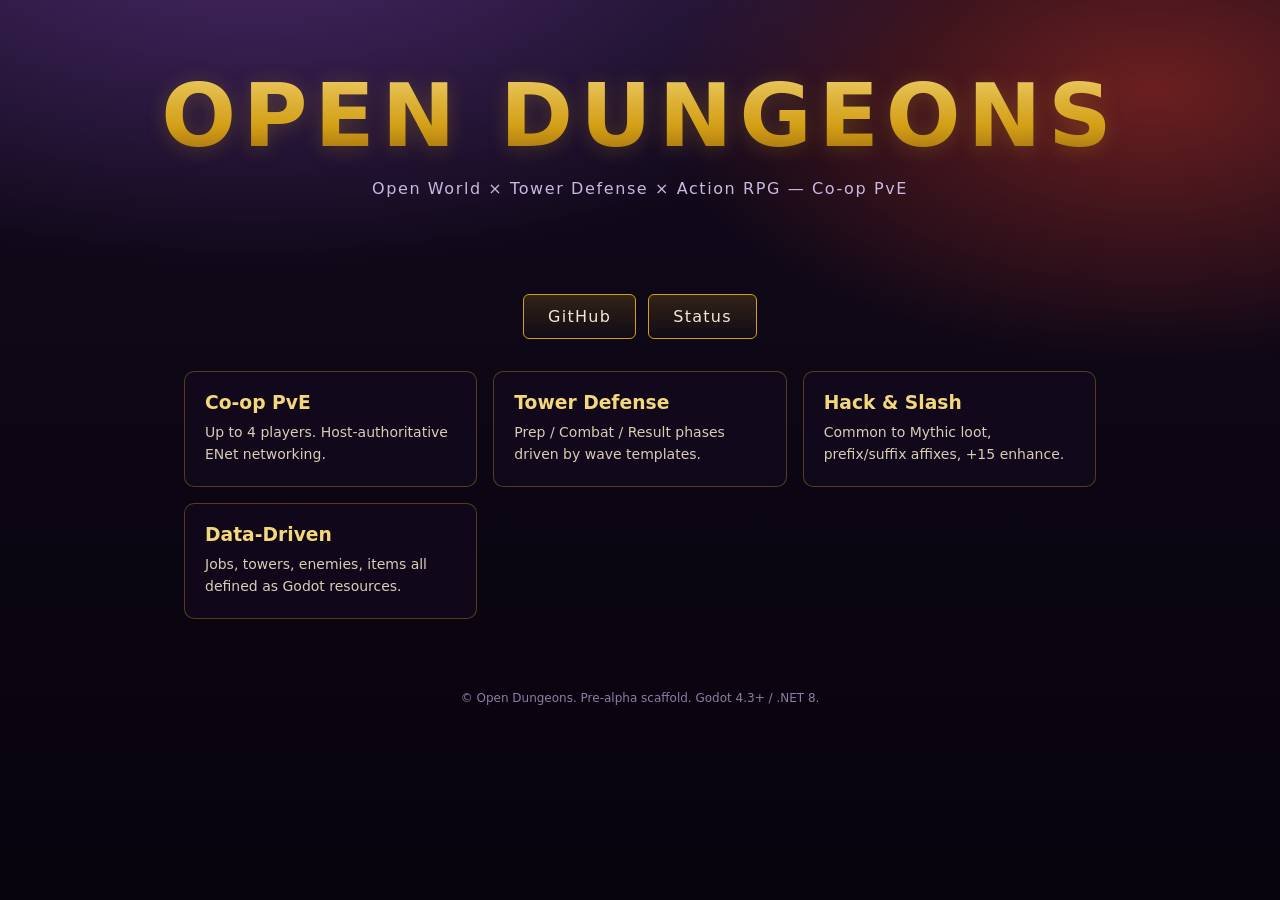
==== public/index.html @ a5e07cec "add static landing site for Vercel + launch docs in README - public/index.html + status.json served " ====
<!doctype html>
<html lang="ja">
<head>
<meta charset="utf-8" />
<meta name="viewport" content="width=device-width,initial-scale=1" />
<title>Open Dungeons</title>
<meta name="description" content="Open World x Tower Defense x Action RPG (co-op PvE)" />
<style>
  :root { color-scheme: dark; }
  * { box-sizing: border-box; }
  body {
    margin: 0;
    min-height: 100vh;
    font-family: ui-sans-serif, system-ui, "Hiragino Sans", "Noto Sans JP", sans-serif;
    color: #f3e9d2;
    background:
      radial-gradient(1200px 600px at 20% -10%, #4a2a6b 0%, transparent 60%),
      radial-gradient(900px 500px at 90% 10%, #6b1f1f 0%, transparent 55%),
      linear-gradient(180deg, #120a1c 0%, #07030d 100%);
  }
  header { padding: 64px 24px 24px; text-align: center; }
  h1 {
    font-size: clamp(40px, 7vw, 88px);
    letter-spacing: 0.08em;
    margin: 0;
    background: linear-gradient(180deg, #f3d77a, #d4a017 60%, #8a5a0d);
    -webkit-background-clip: text;
    background-clip: text;
    color: transparent;
    text-shadow: 0 2px 20px rgba(212,160,23,0.25);
  }
  .tagline { margin-top: 12px; color: #c9b8e0; letter-spacing: 0.1em; }
  main { max-width: 960px; margin: 0 auto; padding: 24px; }
  .grid { display: grid; gap: 16px; grid-template-columns: repeat(auto-fit, minmax(220px, 1fr)); margin-top: 32px; }
  .card {
    border: 1px solid rgba(212,160,23,0.35);
    background: rgba(20,10,32,0.6);
    border-radius: 10px;
    padding: 20px;
    backdrop-filter: blur(6px);
  }
  .card h3 { margin: 0 0 8px; color: #f3d77a; }
  .card p { margin: 0; color: #d9cdb6; font-size: 14px; line-height: 1.6; }
  .cta { display: flex; gap: 12px; justify-content: center; margin-top: 32px; flex-wrap: wrap; }
  .btn {
    display: inline-block;
    padding: 12px 24px;
    border: 1px solid #d4a017;
    border-radius: 6px;
    color: #f3e9d2;
    text-decoration: none;
    background: linear-gradient(180deg, rgba(212,160,23,0.18), rgba(212,160,23,0.02));
    letter-spacing: 0.08em;
    transition: transform 0.15s ease, background 0.2s ease;
  }
  .btn:hover { transform: translateY(-1px); background: rgba(212,160,23,0.28); }
  footer { text-align: center; padding: 48px 16px; color: #8c7fa3; font-size: 12px; }
</style>
</head>
<body>
<header>
  <h1>OPEN DUNGEONS</h1>
  <p class="tagline">Open World &times; Tower Defense &times; Action RPG &mdash; Co-op PvE</p>
</header>
<main>
  <div class="cta">
    <a class="btn" href="https://github.com/r-522/open_dungeons">GitHub</a>
    <a class="btn" href="/status.json">Status</a>
  </div>
  <section class="grid">
    <div class="card"><h3>Co-op PvE</h3><p>Up to 4 players. Host-authoritative ENet networking.</p></div>
    <div class="card"><h3>Tower Defense</h3><p>Prep / Combat / Result phases driven by wave templates.</p></div>
    <div class="card"><h3>Hack &amp; Slash</h3><p>Common to Mythic loot, prefix/suffix affixes, +15 enhance.</p></div>
    <div class="card"><h3>Data-Driven</h3><p>Jobs, towers, enemies, items all defined as Godot resources.</p></div>
  </section>
</main>
<footer>&copy; Open Dungeons. Pre-alpha scaffold. Godot 4.3+ / .NET 8.</footer>
</body>
</html>
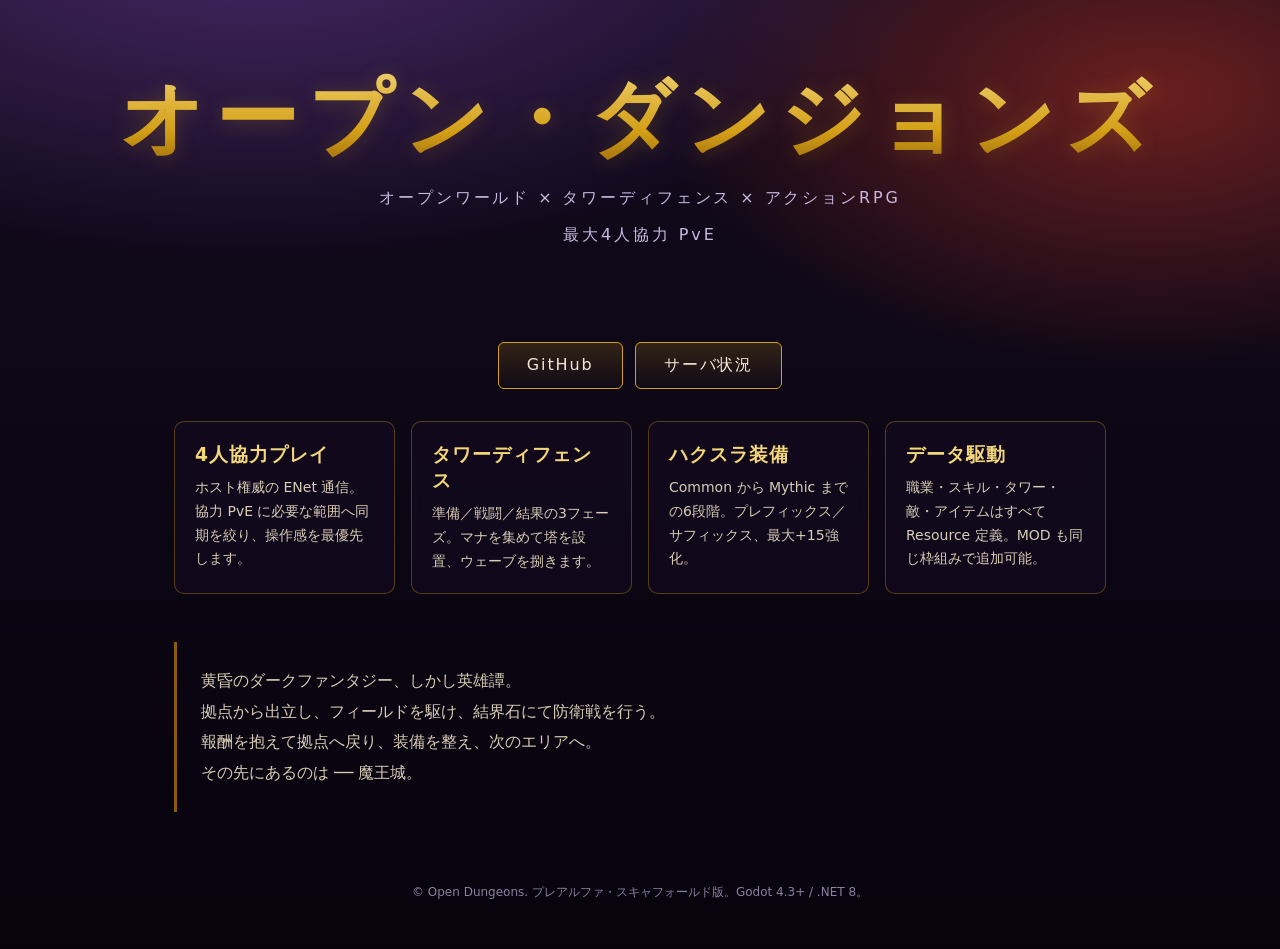
==== commit 500bb0a0: "全面日本語化と画面・データ・MODローダの一気通貫整備 - Title / Loadout / Multiplayer / Settings シーンを日本語UIで追加 - 既定ロケールを ja に変更" ====
--- a/public/index.html
+++ b/public/index.html
@@ -3,15 +3,14 @@
 <head>
 <meta charset="utf-8" />
 <meta name="viewport" content="width=device-width,initial-scale=1" />
-<title>Open Dungeons</title>
-<meta name="description" content="Open World x Tower Defense x Action RPG (co-op PvE)" />
+<title>オープン・ダンジョンズ</title>
+<meta name="description" content="オープンワールド × タワーディフェンス × アクションRPG（協力型PvE）" />
 <style>
   :root { color-scheme: dark; }
   * { box-sizing: border-box; }
   body {
-    margin: 0;
-    min-height: 100vh;
-    font-family: ui-sans-serif, system-ui, "Hiragino Sans", "Noto Sans JP", sans-serif;
+    margin: 0; min-height: 100vh;
+    font-family: "Hiragino Sans", "Yu Gothic UI", "Noto Sans JP", ui-sans-serif, system-ui, sans-serif;
     color: #f3e9d2;
     background:
       radial-gradient(1200px 600px at 20% -10%, #4a2a6b 0%, transparent 60%),
@@ -20,60 +19,62 @@
   }
   header { padding: 64px 24px 24px; text-align: center; }
   h1 {
-    font-size: clamp(40px, 7vw, 88px);
-    letter-spacing: 0.08em;
-    margin: 0;
+    font-size: clamp(36px, 6.5vw, 84px);
+    letter-spacing: 0.12em; margin: 0;
     background: linear-gradient(180deg, #f3d77a, #d4a017 60%, #8a5a0d);
-    -webkit-background-clip: text;
-    background-clip: text;
-    color: transparent;
+    -webkit-background-clip: text; background-clip: text; color: transparent;
     text-shadow: 0 2px 20px rgba(212,160,23,0.25);
   }
-  .tagline { margin-top: 12px; color: #c9b8e0; letter-spacing: 0.1em; }
-  main { max-width: 960px; margin: 0 auto; padding: 24px; }
+  .tagline { margin-top: 12px; color: #c9b8e0; letter-spacing: 0.18em; }
+  main { max-width: 980px; margin: 0 auto; padding: 24px; }
   .grid { display: grid; gap: 16px; grid-template-columns: repeat(auto-fit, minmax(220px, 1fr)); margin-top: 32px; }
   .card {
     border: 1px solid rgba(212,160,23,0.35);
     background: rgba(20,10,32,0.6);
-    border-radius: 10px;
-    padding: 20px;
-    backdrop-filter: blur(6px);
+    border-radius: 10px; padding: 20px; backdrop-filter: blur(6px);
   }
-  .card h3 { margin: 0 0 8px; color: #f3d77a; }
-  .card p { margin: 0; color: #d9cdb6; font-size: 14px; line-height: 1.6; }
+  .card h3 { margin: 0 0 8px; color: #f3d77a; letter-spacing: 0.05em; }
+  .card p { margin: 0; color: #d9cdb6; font-size: 14px; line-height: 1.7; }
   .cta { display: flex; gap: 12px; justify-content: center; margin-top: 32px; flex-wrap: wrap; }
   .btn {
-    display: inline-block;
-    padding: 12px 24px;
-    border: 1px solid #d4a017;
-    border-radius: 6px;
-    color: #f3e9d2;
-    text-decoration: none;
+    display: inline-block; padding: 12px 28px;
+    border: 1px solid #d4a017; border-radius: 6px;
+    color: #f3e9d2; text-decoration: none; letter-spacing: 0.12em;
     background: linear-gradient(180deg, rgba(212,160,23,0.18), rgba(212,160,23,0.02));
-    letter-spacing: 0.08em;
     transition: transform 0.15s ease, background 0.2s ease;
   }
   .btn:hover { transform: translateY(-1px); background: rgba(212,160,23,0.28); }
+  section.lore {
+    margin-top: 48px; padding: 24px; border-left: 3px solid #8a5a0d;
+    color: #d9cdb6; line-height: 1.9;
+  }
   footer { text-align: center; padding: 48px 16px; color: #8c7fa3; font-size: 12px; }
 </style>
 </head>
 <body>
 <header>
-  <h1>OPEN DUNGEONS</h1>
-  <p class="tagline">Open World &times; Tower Defense &times; Action RPG &mdash; Co-op PvE</p>
+  <h1>オープン・ダンジョンズ</h1>
+  <p class="tagline">オープンワールド × タワーディフェンス × アクションRPG</p>
+  <p class="tagline">最大4人協力 PvE</p>
 </header>
 <main>
   <div class="cta">
     <a class="btn" href="https://github.com/r-522/open_dungeons">GitHub</a>
-    <a class="btn" href="/status.json">Status</a>
+    <a class="btn" href="/status.json">サーバ状況</a>
   </div>
   <section class="grid">
-    <div class="card"><h3>Co-op PvE</h3><p>Up to 4 players. Host-authoritative ENet networking.</p></div>
-    <div class="card"><h3>Tower Defense</h3><p>Prep / Combat / Result phases driven by wave templates.</p></div>
-    <div class="card"><h3>Hack &amp; Slash</h3><p>Common to Mythic loot, prefix/suffix affixes, +15 enhance.</p></div>
-    <div class="card"><h3>Data-Driven</h3><p>Jobs, towers, enemies, items all defined as Godot resources.</p></div>
+    <div class="card"><h3>4人協力プレイ</h3><p>ホスト権威の ENet 通信。協力 PvE に必要な範囲へ同期を絞り、操作感を最優先します。</p></div>
+    <div class="card"><h3>タワーディフェンス</h3><p>準備／戦闘／結果の3フェーズ。マナを集めて塔を設置、ウェーブを捌きます。</p></div>
+    <div class="card"><h3>ハクスラ装備</h3><p>Common から Mythic までの6段階。プレフィックス／サフィックス、最大+15強化。</p></div>
+    <div class="card"><h3>データ駆動</h3><p>職業・スキル・タワー・敵・アイテムはすべて Resource 定義。MOD も同じ枠組みで追加可能。</p></div>
+  </section>
+  <section class="lore">
+    黄昏のダークファンタジー、しかし英雄譚。<br />
+    拠点から出立し、フィールドを駆け、結界石にて防衛戦を行う。<br />
+    報酬を抱えて拠点へ戻り、装備を整え、次のエリアへ。<br />
+    その先にあるのは ── 魔王城。
   </section>
 </main>
-<footer>&copy; Open Dungeons. Pre-alpha scaffold. Godot 4.3+ / .NET 8.</footer>
+<footer>&copy; Open Dungeons. プレアルファ・スキャフォールド版。Godot 4.3+ / .NET 8。</footer>
 </body>
 </html>
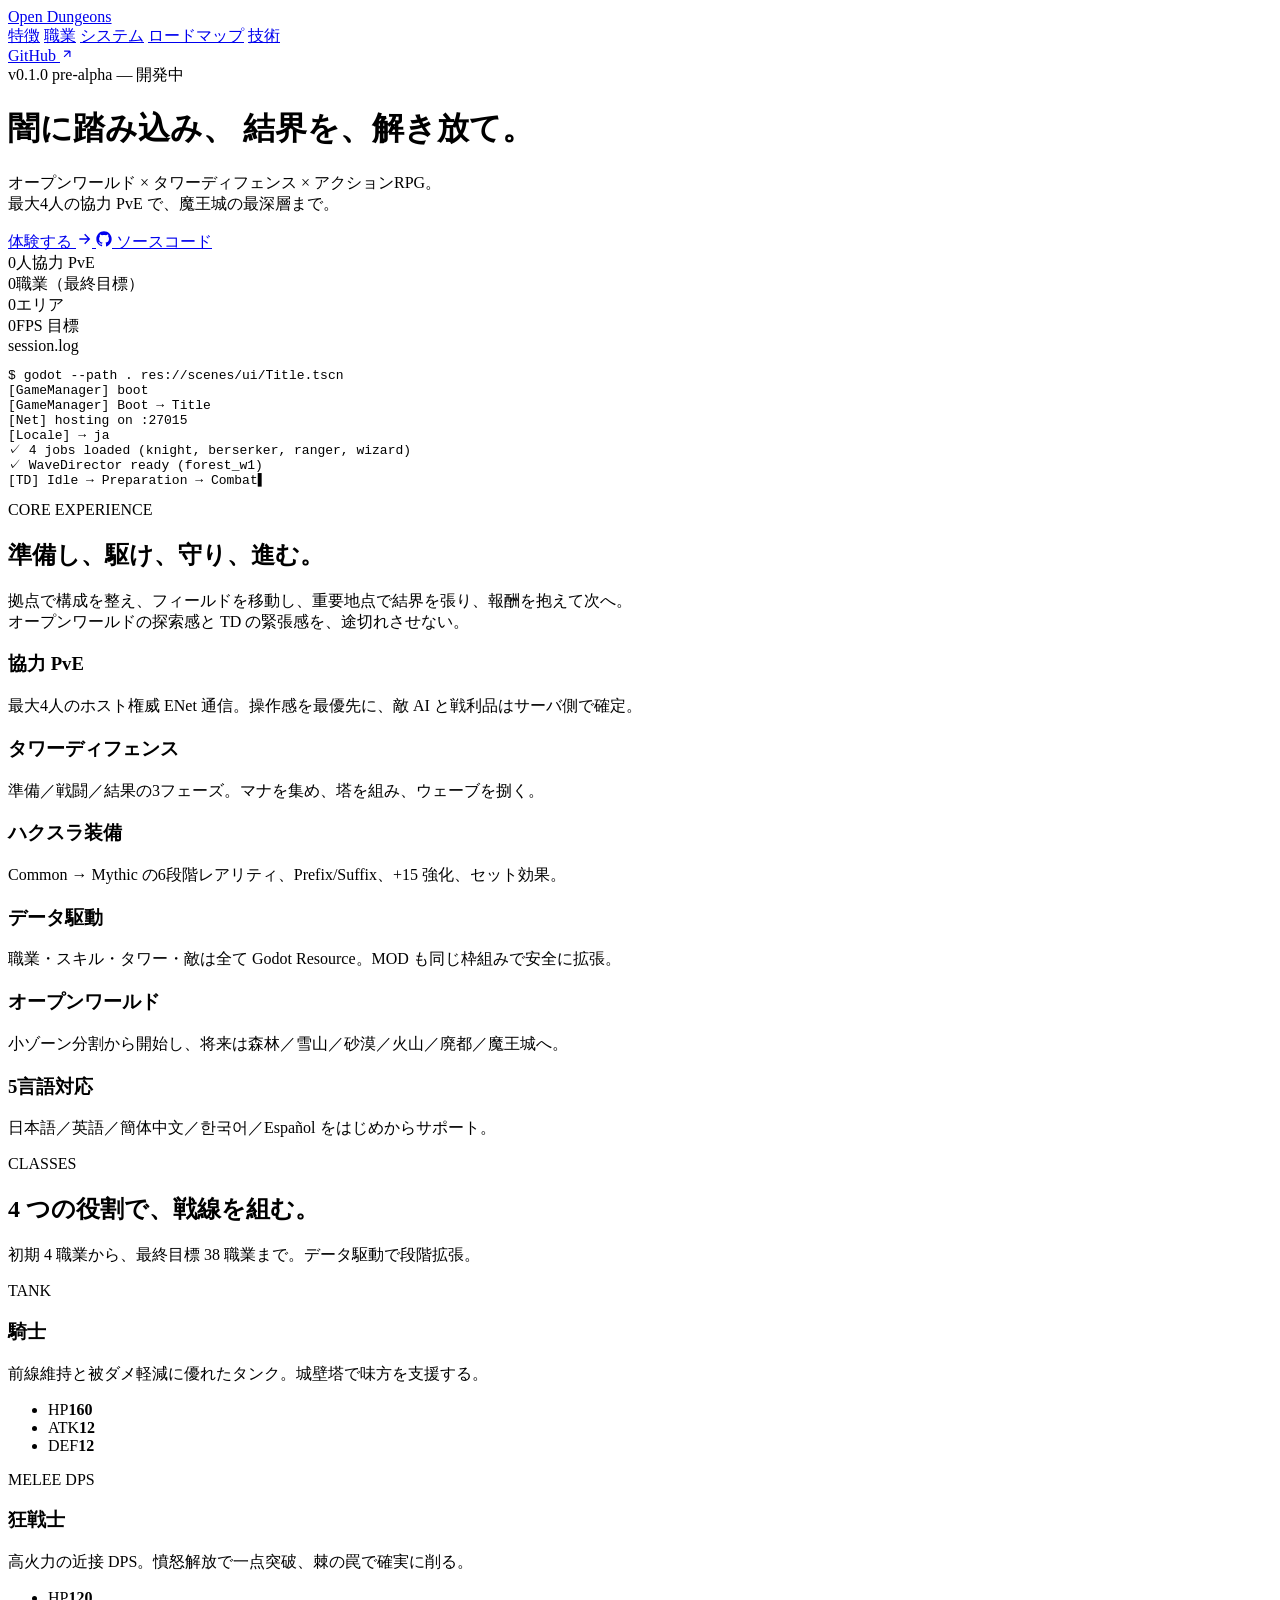
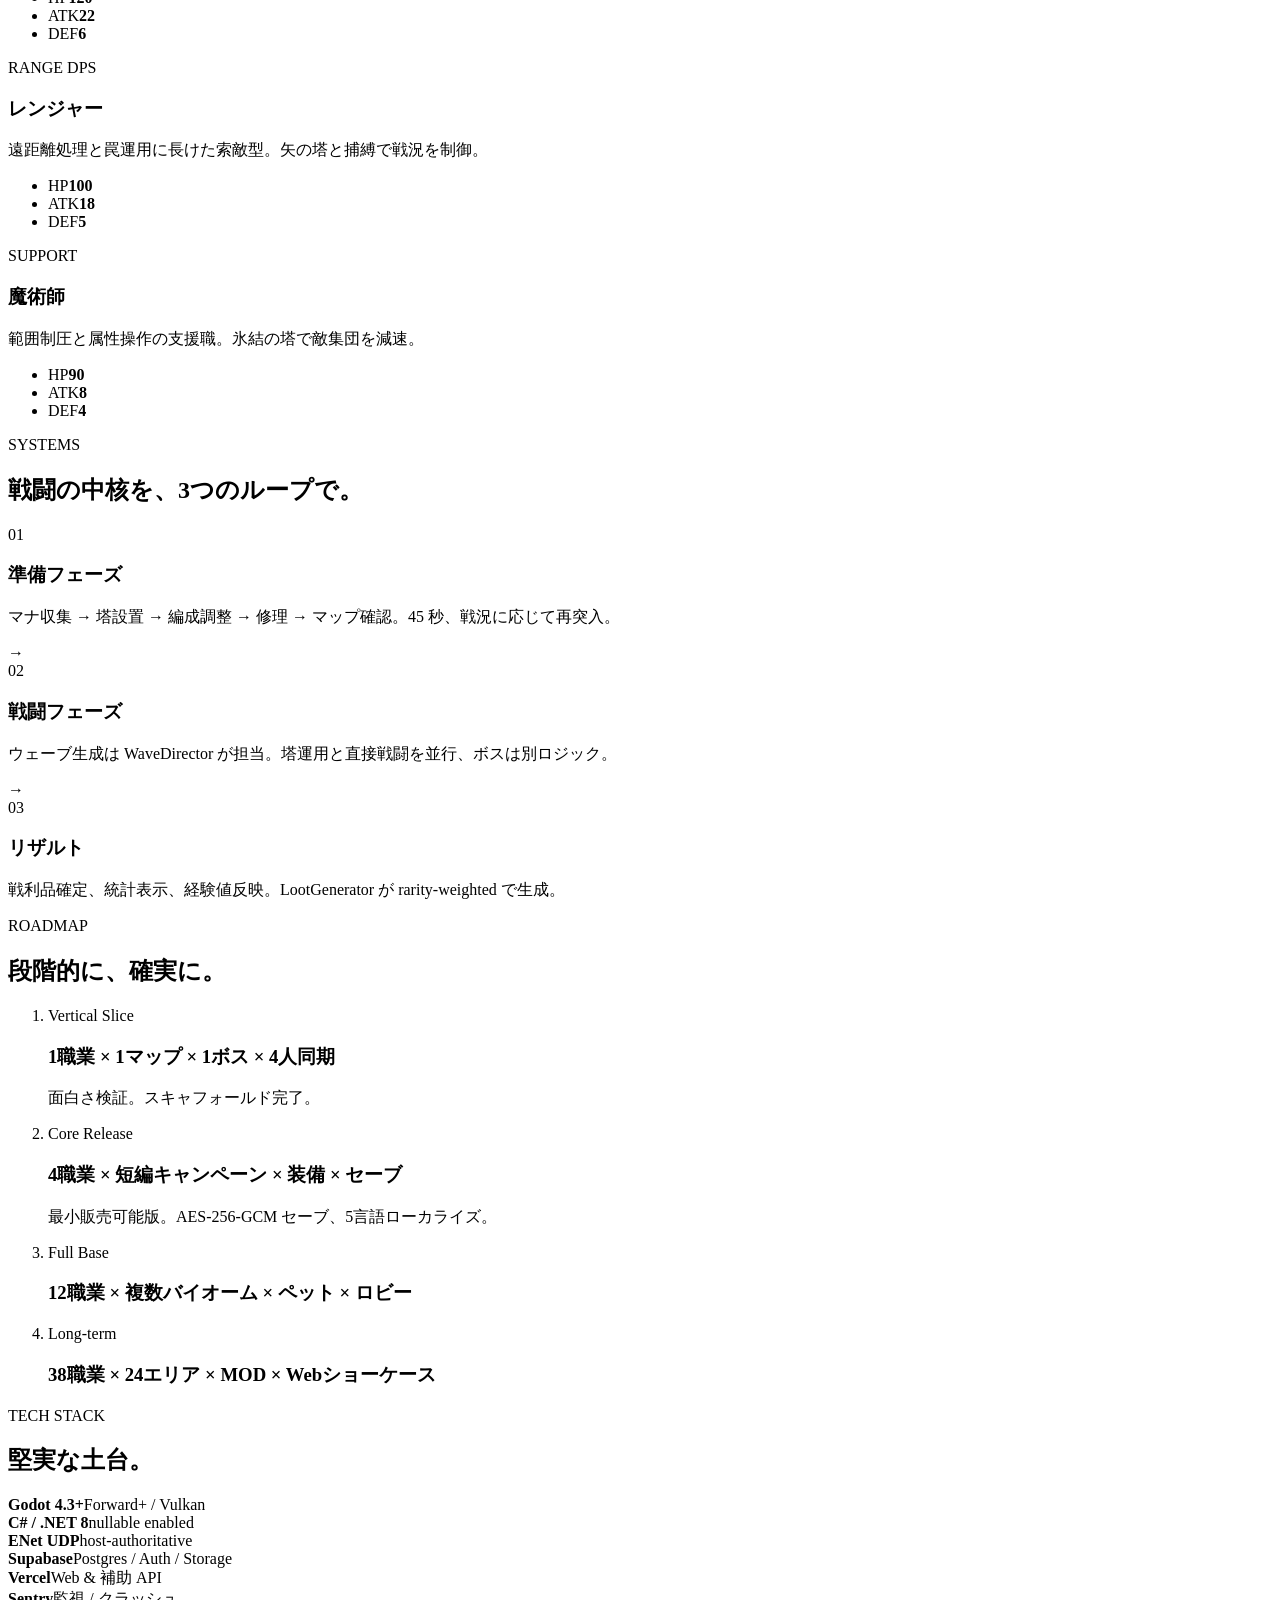
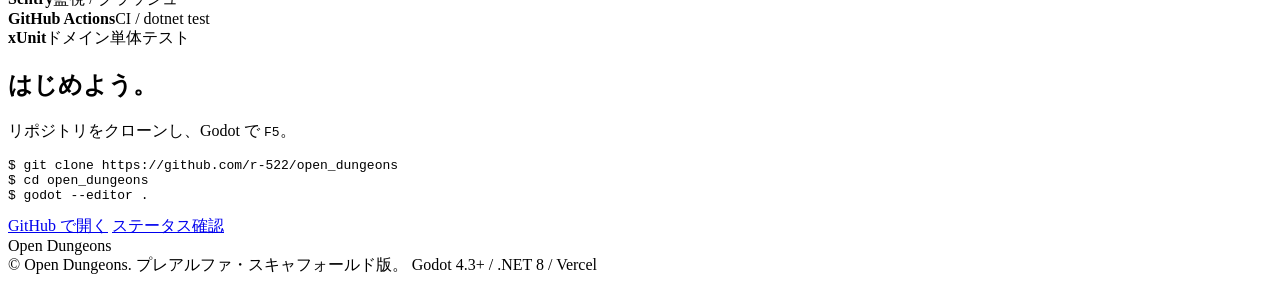
==== commit f384d06f: "全面リニューアル: AI/テック調のランディング(モーション・グラスモーフィズム・スクロール演出) - index.html を多セクション化(Hero / 特徴 / 職業 / システム / ロードマ" ====
--- a/public/index.html
+++ b/public/index.html
@@ -3,78 +3,285 @@
 <head>
 <meta charset="utf-8" />
 <meta name="viewport" content="width=device-width,initial-scale=1" />
-<title>オープン・ダンジョンズ</title>
-<meta name="description" content="オープンワールド × タワーディフェンス × アクションRPG（協力型PvE）" />
-<style>
-  :root { color-scheme: dark; }
-  * { box-sizing: border-box; }
-  body {
-    margin: 0; min-height: 100vh;
-    font-family: "Hiragino Sans", "Yu Gothic UI", "Noto Sans JP", ui-sans-serif, system-ui, sans-serif;
-    color: #f3e9d2;
-    background:
-      radial-gradient(1200px 600px at 20% -10%, #4a2a6b 0%, transparent 60%),
-      radial-gradient(900px 500px at 90% 10%, #6b1f1f 0%, transparent 55%),
-      linear-gradient(180deg, #120a1c 0%, #07030d 100%);
-  }
-  header { padding: 64px 24px 24px; text-align: center; }
-  h1 {
-    font-size: clamp(36px, 6.5vw, 84px);
-    letter-spacing: 0.12em; margin: 0;
-    background: linear-gradient(180deg, #f3d77a, #d4a017 60%, #8a5a0d);
-    -webkit-background-clip: text; background-clip: text; color: transparent;
-    text-shadow: 0 2px 20px rgba(212,160,23,0.25);
-  }
-  .tagline { margin-top: 12px; color: #c9b8e0; letter-spacing: 0.18em; }
-  main { max-width: 980px; margin: 0 auto; padding: 24px; }
-  .grid { display: grid; gap: 16px; grid-template-columns: repeat(auto-fit, minmax(220px, 1fr)); margin-top: 32px; }
-  .card {
-    border: 1px solid rgba(212,160,23,0.35);
-    background: rgba(20,10,32,0.6);
-    border-radius: 10px; padding: 20px; backdrop-filter: blur(6px);
-  }
-  .card h3 { margin: 0 0 8px; color: #f3d77a; letter-spacing: 0.05em; }
-  .card p { margin: 0; color: #d9cdb6; font-size: 14px; line-height: 1.7; }
-  .cta { display: flex; gap: 12px; justify-content: center; margin-top: 32px; flex-wrap: wrap; }
-  .btn {
-    display: inline-block; padding: 12px 28px;
-    border: 1px solid #d4a017; border-radius: 6px;
-    color: #f3e9d2; text-decoration: none; letter-spacing: 0.12em;
-    background: linear-gradient(180deg, rgba(212,160,23,0.18), rgba(212,160,23,0.02));
-    transition: transform 0.15s ease, background 0.2s ease;
-  }
-  .btn:hover { transform: translateY(-1px); background: rgba(212,160,23,0.28); }
-  section.lore {
-    margin-top: 48px; padding: 24px; border-left: 3px solid #8a5a0d;
-    color: #d9cdb6; line-height: 1.9;
-  }
-  footer { text-align: center; padding: 48px 16px; color: #8c7fa3; font-size: 12px; }
-</style>
+<title>Open Dungeons — オープン・ダンジョンズ</title>
+<meta name="description" content="オープンワールド × タワーディフェンス × アクションRPG。最大4人協力PvE。Godot 4.3+ / .NET 8 製。" />
+<meta property="og:title" content="Open Dungeons" />
+<meta property="og:description" content="黄昏のダークファンタジー、しかし英雄譚。最大4人協力 PvE。" />
+<link rel="icon" href="data:image/svg+xml,%3Csvg xmlns='http://www.w3.org/2000/svg' viewBox='0 0 64 64'%3E%3Crect width='64' height='64' fill='%230b0717'/%3E%3Cpath d='M32 10 L52 26 L44 54 L20 54 L12 26 Z' fill='%23d4a017'/%3E%3C/svg%3E" />
+<link rel="stylesheet" href="/styles.css" />
 </head>
 <body>
-<header>
-  <h1>オープン・ダンジョンズ</h1>
-  <p class="tagline">オープンワールド × タワーディフェンス × アクションRPG</p>
-  <p class="tagline">最大4人協力 PvE</p>
+
+<div class="bg-mesh" aria-hidden="true"></div>
+<div class="bg-grid" aria-hidden="true"></div>
+<div class="bg-orb orb-1" aria-hidden="true"></div>
+<div class="bg-orb orb-2" aria-hidden="true"></div>
+<div class="bg-orb orb-3" aria-hidden="true"></div>
+
+<nav class="nav">
+  <a class="nav-brand" href="#top">
+    <span class="brand-mark"></span>
+    <span>Open Dungeons</span>
+  </a>
+  <div class="nav-links">
+    <a href="#features">特徴</a>
+    <a href="#jobs">職業</a>
+    <a href="#systems">システム</a>
+    <a href="#roadmap">ロードマップ</a>
+    <a href="#tech">技術</a>
+  </div>
+  <a class="nav-cta" href="https://github.com/r-522/open_dungeons" target="_blank" rel="noopener">
+    <span>GitHub</span>
+    <svg width="14" height="14" viewBox="0 0 24 24" fill="none" stroke="currentColor" stroke-width="2"><path d="M7 17L17 7M17 7H7M17 7v10"/></svg>
+  </a>
+</nav>
+
+<header id="top" class="hero">
+  <div class="hero-badge reveal">
+    <span class="dot"></span>
+    <span>v0.1.0 pre-alpha — 開発中</span>
+  </div>
+  <h1 class="hero-title reveal">
+    <span class="line">闇に踏み込み、</span>
+    <span class="line grad">結界を、解き放て。</span>
+  </h1>
+  <p class="hero-sub reveal">
+    オープンワールド × タワーディフェンス × アクションRPG。<br />
+    最大4人の協力 PvE で、魔王城の最深層まで。
+  </p>
+  <div class="hero-cta reveal">
+    <a class="btn btn-primary" href="#features">
+      <span>体験する</span>
+      <svg width="16" height="16" viewBox="0 0 24 24" fill="none" stroke="currentColor" stroke-width="2"><path d="M5 12h14M13 5l7 7-7 7"/></svg>
+    </a>
+    <a class="btn btn-ghost" href="https://github.com/r-522/open_dungeons" target="_blank" rel="noopener">
+      <svg width="16" height="16" viewBox="0 0 24 24" fill="currentColor"><path d="M12 .5C5.65.5.5 5.65.5 12c0 5.08 3.29 9.39 7.86 10.91.58.11.79-.25.79-.56v-2c-3.2.7-3.87-1.36-3.87-1.36-.52-1.33-1.28-1.69-1.28-1.69-1.05-.72.08-.7.08-.7 1.16.08 1.77 1.19 1.77 1.19 1.03 1.77 2.71 1.26 3.37.96.1-.75.4-1.26.73-1.55-2.55-.29-5.24-1.28-5.24-5.69 0-1.26.45-2.29 1.19-3.1-.12-.29-.52-1.47.11-3.07 0 0 .97-.31 3.18 1.18.92-.26 1.91-.39 2.89-.39.98 0 1.97.13 2.89.39 2.21-1.49 3.18-1.18 3.18-1.18.63 1.6.23 2.78.11 3.07.74.81 1.19 1.84 1.19 3.1 0 4.42-2.69 5.4-5.25 5.68.41.36.78 1.07.78 2.15v3.19c0 .31.21.68.8.56C20.21 21.39 23.5 17.08 23.5 12 23.5 5.65 18.35.5 12 .5z"/></svg>
+      <span>ソースコード</span>
+    </a>
+  </div>
+
+  <div class="hero-stats reveal">
+    <div class="stat"><span class="stat-num" data-target="4">0</span><span class="stat-label">人協力 PvE</span></div>
+    <div class="stat"><span class="stat-num" data-target="38">0</span><span class="stat-label">職業（最終目標）</span></div>
+    <div class="stat"><span class="stat-num" data-target="24">0</span><span class="stat-label">エリア</span></div>
+    <div class="stat"><span class="stat-num" data-target="60">0</span><span class="stat-label">FPS 目標</span></div>
+  </div>
+
+  <div class="hero-card reveal">
+    <div class="card-head">
+      <div class="card-dots"><span></span><span></span><span></span></div>
+      <span class="card-title">session.log</span>
+    </div>
+    <pre class="card-body"><span class="c-mute">$</span> <span class="c-key">godot</span> --path . res://scenes/ui/Title.tscn
+<span class="c-mute">[GameManager]</span> boot
+<span class="c-mute">[GameManager]</span> Boot <span class="c-arrow">→</span> Title
+<span class="c-mute">[Net]</span> hosting on :27015
+<span class="c-mute">[Locale]</span> <span class="c-arrow">→</span> ja
+<span class="c-ok">✓</span> 4 jobs loaded <span class="c-mute">(knight, berserker, ranger, wizard)</span>
+<span class="c-ok">✓</span> WaveDirector ready <span class="c-mute">(forest_w1)</span>
+<span class="c-mute">[TD]</span> Idle <span class="c-arrow">→</span> Preparation <span class="c-arrow">→</span> Combat<span class="cursor">▌</span></pre>
+  </div>
 </header>
-<main>
-  <div class="cta">
-    <a class="btn" href="https://github.com/r-522/open_dungeons">GitHub</a>
-    <a class="btn" href="/status.json">サーバ状況</a>
-  </div>
-  <section class="grid">
-    <div class="card"><h3>4人協力プレイ</h3><p>ホスト権威の ENet 通信。協力 PvE に必要な範囲へ同期を絞り、操作感を最優先します。</p></div>
-    <div class="card"><h3>タワーディフェンス</h3><p>準備／戦闘／結果の3フェーズ。マナを集めて塔を設置、ウェーブを捌きます。</p></div>
-    <div class="card"><h3>ハクスラ装備</h3><p>Common から Mythic までの6段階。プレフィックス／サフィックス、最大+15強化。</p></div>
-    <div class="card"><h3>データ駆動</h3><p>職業・スキル・タワー・敵・アイテムはすべて Resource 定義。MOD も同じ枠組みで追加可能。</p></div>
-  </section>
-  <section class="lore">
-    黄昏のダークファンタジー、しかし英雄譚。<br />
-    拠点から出立し、フィールドを駆け、結界石にて防衛戦を行う。<br />
-    報酬を抱えて拠点へ戻り、装備を整え、次のエリアへ。<br />
-    その先にあるのは ── 魔王城。
-  </section>
-</main>
-<footer>&copy; Open Dungeons. プレアルファ・スキャフォールド版。Godot 4.3+ / .NET 8。</footer>
+
+<section id="features" class="section">
+  <div class="section-head reveal">
+    <div class="kicker">CORE EXPERIENCE</div>
+    <h2>準備し、駆け、守り、進む。</h2>
+    <p>拠点で構成を整え、フィールドを移動し、重要地点で結界を張り、報酬を抱えて次へ。<br/>オープンワールドの探索感と TD の緊張感を、途切れさせない。</p>
+  </div>
+  <div class="features">
+    <article class="feature glass reveal">
+      <div class="ic ic-shield"></div>
+      <h3>協力 PvE</h3>
+      <p>最大4人のホスト権威 ENet 通信。操作感を最優先に、敵 AI と戦利品はサーバ側で確定。</p>
+    </article>
+    <article class="feature glass reveal">
+      <div class="ic ic-tower"></div>
+      <h3>タワーディフェンス</h3>
+      <p>準備／戦闘／結果の3フェーズ。マナを集め、塔を組み、ウェーブを捌く。</p>
+    </article>
+    <article class="feature glass reveal">
+      <div class="ic ic-loot"></div>
+      <h3>ハクスラ装備</h3>
+      <p>Common → Mythic の6段階レアリティ、Prefix/Suffix、+15 強化、セット効果。</p>
+    </article>
+    <article class="feature glass reveal">
+      <div class="ic ic-data"></div>
+      <h3>データ駆動</h3>
+      <p>職業・スキル・タワー・敵は全て Godot Resource。MOD も同じ枠組みで安全に拡張。</p>
+    </article>
+    <article class="feature glass reveal">
+      <div class="ic ic-world"></div>
+      <h3>オープンワールド</h3>
+      <p>小ゾーン分割から開始し、将来は森林／雪山／砂漠／火山／廃都／魔王城へ。</p>
+    </article>
+    <article class="feature glass reveal">
+      <div class="ic ic-i18n"></div>
+      <h3>5言語対応</h3>
+      <p>日本語／英語／簡体中文／한국어／Español をはじめからサポート。</p>
+    </article>
+  </div>
+</section>
+
+<section id="jobs" class="section">
+  <div class="section-head reveal">
+    <div class="kicker">CLASSES</div>
+    <h2>4 つの役割で、戦線を組む。</h2>
+    <p>初期 4 職業から、最終目標 38 職業まで。データ駆動で段階拡張。</p>
+  </div>
+  <div class="jobs">
+    <article class="job glass reveal" data-tint="#d4a017">
+      <div class="job-role">TANK</div>
+      <h3>騎士</h3>
+      <p>前線維持と被ダメ軽減に優れたタンク。城壁塔で味方を支援する。</p>
+      <ul class="job-stats">
+        <li><span>HP</span><b>160</b></li>
+        <li><span>ATK</span><b>12</b></li>
+        <li><span>DEF</span><b>12</b></li>
+      </ul>
+    </article>
+    <article class="job glass reveal" data-tint="#b22222">
+      <div class="job-role">MELEE DPS</div>
+      <h3>狂戦士</h3>
+      <p>高火力の近接 DPS。憤怒解放で一点突破、棘の罠で確実に削る。</p>
+      <ul class="job-stats">
+        <li><span>HP</span><b>120</b></li>
+        <li><span>ATK</span><b>22</b></li>
+        <li><span>DEF</span><b>6</b></li>
+      </ul>
+    </article>
+    <article class="job glass reveal" data-tint="#3fbf6a">
+      <div class="job-role">RANGE DPS</div>
+      <h3>レンジャー</h3>
+      <p>遠距離処理と罠運用に長けた索敵型。矢の塔と捕縛で戦況を制御。</p>
+      <ul class="job-stats">
+        <li><span>HP</span><b>100</b></li>
+        <li><span>ATK</span><b>18</b></li>
+        <li><span>DEF</span><b>5</b></li>
+      </ul>
+    </article>
+    <article class="job glass reveal" data-tint="#7aa6ff">
+      <div class="job-role">SUPPORT</div>
+      <h3>魔術師</h3>
+      <p>範囲制圧と属性操作の支援職。氷結の塔で敵集団を減速。</p>
+      <ul class="job-stats">
+        <li><span>HP</span><b>90</b></li>
+        <li><span>ATK</span><b>8</b></li>
+        <li><span>DEF</span><b>4</b></li>
+      </ul>
+    </article>
+  </div>
+</section>
+
+<section id="systems" class="section">
+  <div class="section-head reveal">
+    <div class="kicker">SYSTEMS</div>
+    <h2>戦闘の中核を、3つのループで。</h2>
+  </div>
+  <div class="loops">
+    <div class="loop glass reveal">
+      <div class="loop-num">01</div>
+      <h3>準備フェーズ</h3>
+      <p>マナ収集 → 塔設置 → 編成調整 → 修理 → マップ確認。45 秒、戦況に応じて再突入。</p>
+    </div>
+    <div class="loop-arrow reveal">→</div>
+    <div class="loop glass reveal">
+      <div class="loop-num">02</div>
+      <h3>戦闘フェーズ</h3>
+      <p>ウェーブ生成は WaveDirector が担当。塔運用と直接戦闘を並行、ボスは別ロジック。</p>
+    </div>
+    <div class="loop-arrow reveal">→</div>
+    <div class="loop glass reveal">
+      <div class="loop-num">03</div>
+      <h3>リザルト</h3>
+      <p>戦利品確定、統計表示、経験値反映。LootGenerator が rarity-weighted で生成。</p>
+    </div>
+  </div>
+</section>
+
+<section id="roadmap" class="section">
+  <div class="section-head reveal">
+    <div class="kicker">ROADMAP</div>
+    <h2>段階的に、確実に。</h2>
+  </div>
+  <ol class="timeline">
+    <li class="reveal done">
+      <div class="t-dot"></div>
+      <div class="t-body glass">
+        <div class="t-tag">Vertical Slice</div>
+        <h3>1職業 × 1マップ × 1ボス × 4人同期</h3>
+        <p>面白さ検証。スキャフォールド完了。</p>
+      </div>
+    </li>
+    <li class="reveal active">
+      <div class="t-dot"></div>
+      <div class="t-body glass">
+        <div class="t-tag">Core Release</div>
+        <h3>4職業 × 短編キャンペーン × 装備 × セーブ</h3>
+        <p>最小販売可能版。AES-256-GCM セーブ、5言語ローカライズ。</p>
+      </div>
+    </li>
+    <li class="reveal">
+      <div class="t-dot"></div>
+      <div class="t-body glass">
+        <div class="t-tag">Full Base</div>
+        <h3>12職業 × 複数バイオーム × ペット × ロビー</h3>
+      </div>
+    </li>
+    <li class="reveal">
+      <div class="t-dot"></div>
+      <div class="t-body glass">
+        <div class="t-tag">Long-term</div>
+        <h3>38職業 × 24エリア × MOD × Webショーケース</h3>
+      </div>
+    </li>
+  </ol>
+</section>
+
+<section id="tech" class="section">
+  <div class="section-head reveal">
+    <div class="kicker">TECH STACK</div>
+    <h2>堅実な土台。</h2>
+  </div>
+  <div class="tech">
+    <div class="tech-item glass reveal"><b>Godot 4.3+</b><span>Forward+ / Vulkan</span></div>
+    <div class="tech-item glass reveal"><b>C# / .NET 8</b><span>nullable enabled</span></div>
+    <div class="tech-item glass reveal"><b>ENet UDP</b><span>host-authoritative</span></div>
+    <div class="tech-item glass reveal"><b>Supabase</b><span>Postgres / Auth / Storage</span></div>
+    <div class="tech-item glass reveal"><b>Vercel</b><span>Web & 補助 API</span></div>
+    <div class="tech-item glass reveal"><b>Sentry</b><span>監視 / クラッシュ</span></div>
+    <div class="tech-item glass reveal"><b>GitHub Actions</b><span>CI / dotnet test</span></div>
+    <div class="tech-item glass reveal"><b>xUnit</b><span>ドメイン単体テスト</span></div>
+  </div>
+</section>
+
+<section class="cta-band reveal">
+  <div class="cta-inner glass">
+    <h2>はじめよう。</h2>
+    <p>リポジトリをクローンし、Godot で <code>F5</code>。</p>
+    <pre class="code"><span class="c-mute">$</span> git clone https://github.com/r-522/open_dungeons
+<span class="c-mute">$</span> cd open_dungeons
+<span class="c-mute">$</span> godot --editor .</pre>
+    <div class="hero-cta">
+      <a class="btn btn-primary" href="https://github.com/r-522/open_dungeons" target="_blank" rel="noopener">GitHub で開く</a>
+      <a class="btn btn-ghost" href="/status.json">ステータス確認</a>
+    </div>
+  </div>
+</section>
+
+<footer class="footer">
+  <div class="foot-inner">
+    <div class="foot-brand">
+      <span class="brand-mark"></span>
+      <span>Open Dungeons</span>
+    </div>
+    <div class="foot-meta">
+      &copy; Open Dungeons. プレアルファ・スキャフォールド版。
+      <span class="dim">Godot 4.3+ / .NET 8 / Vercel</span>
+    </div>
+  </div>
+</footer>
+
+<script src="/main.js"></script>
 </body>
 </html>
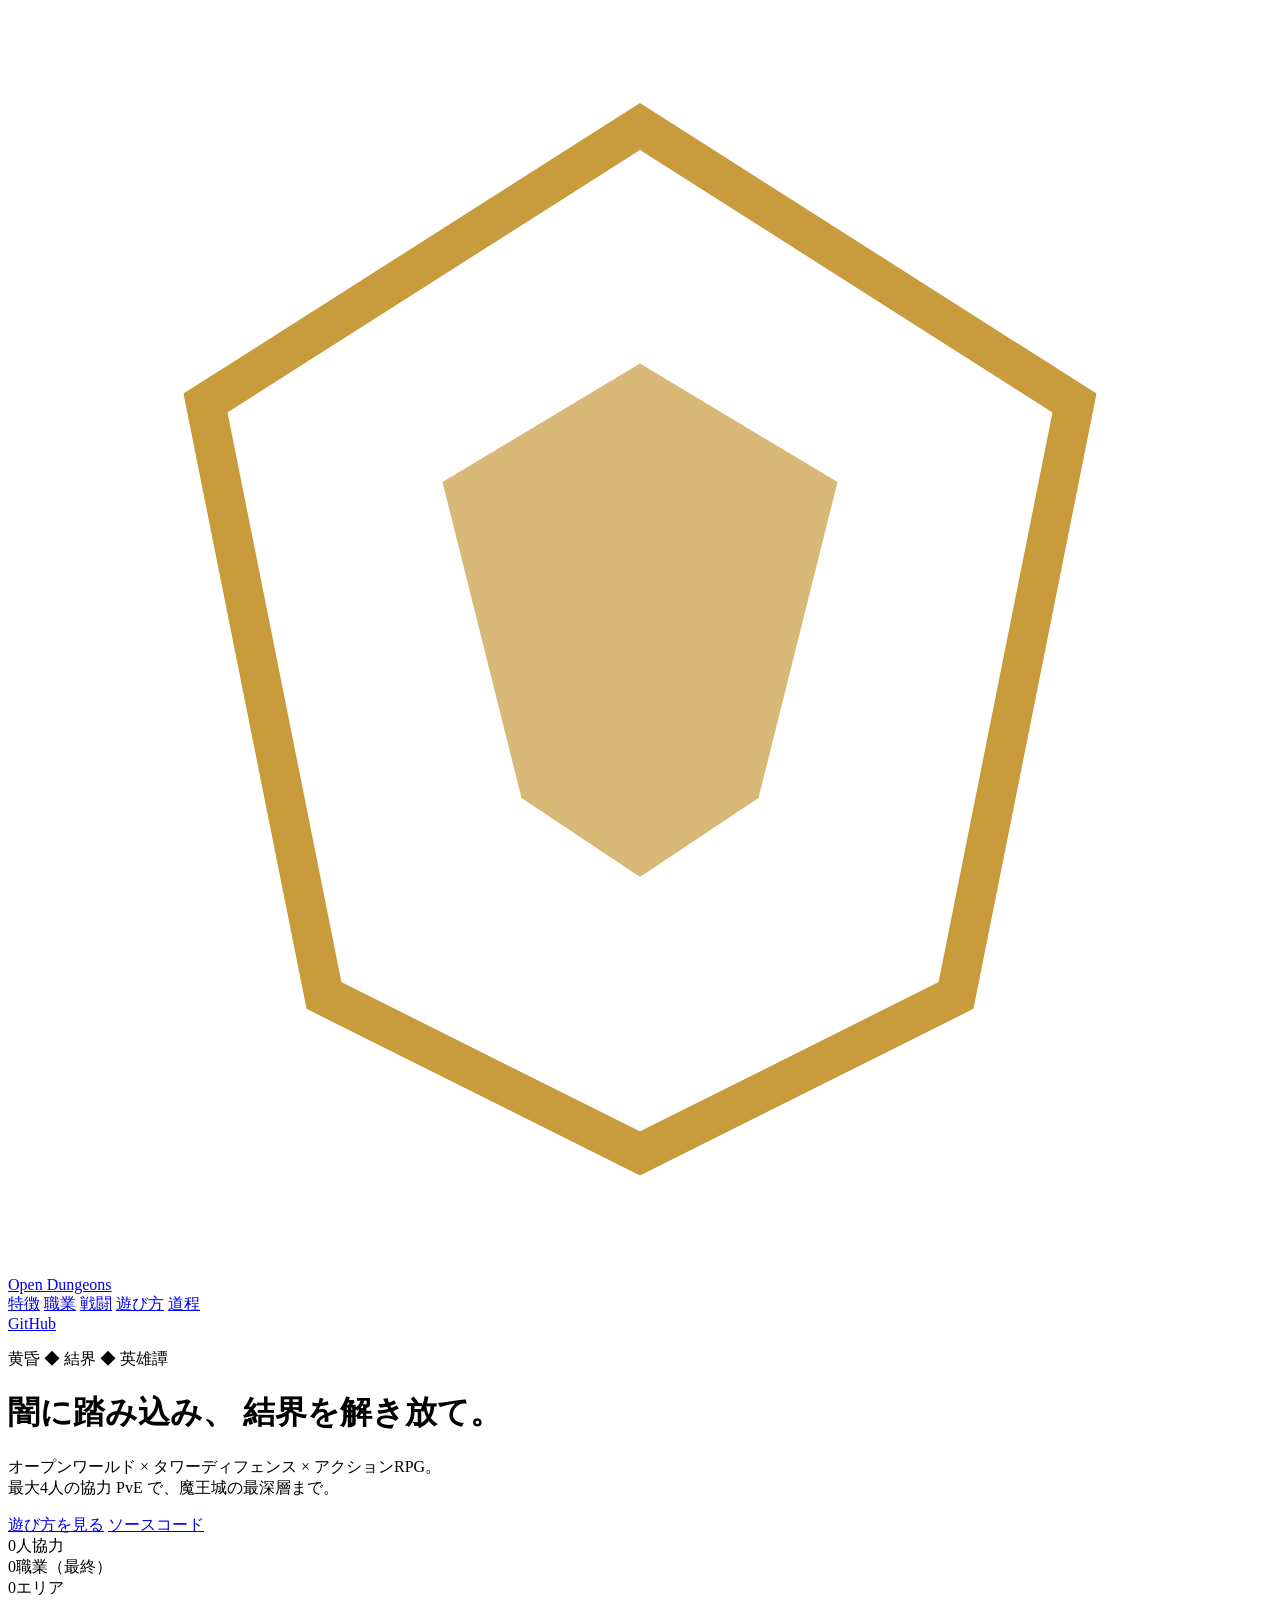
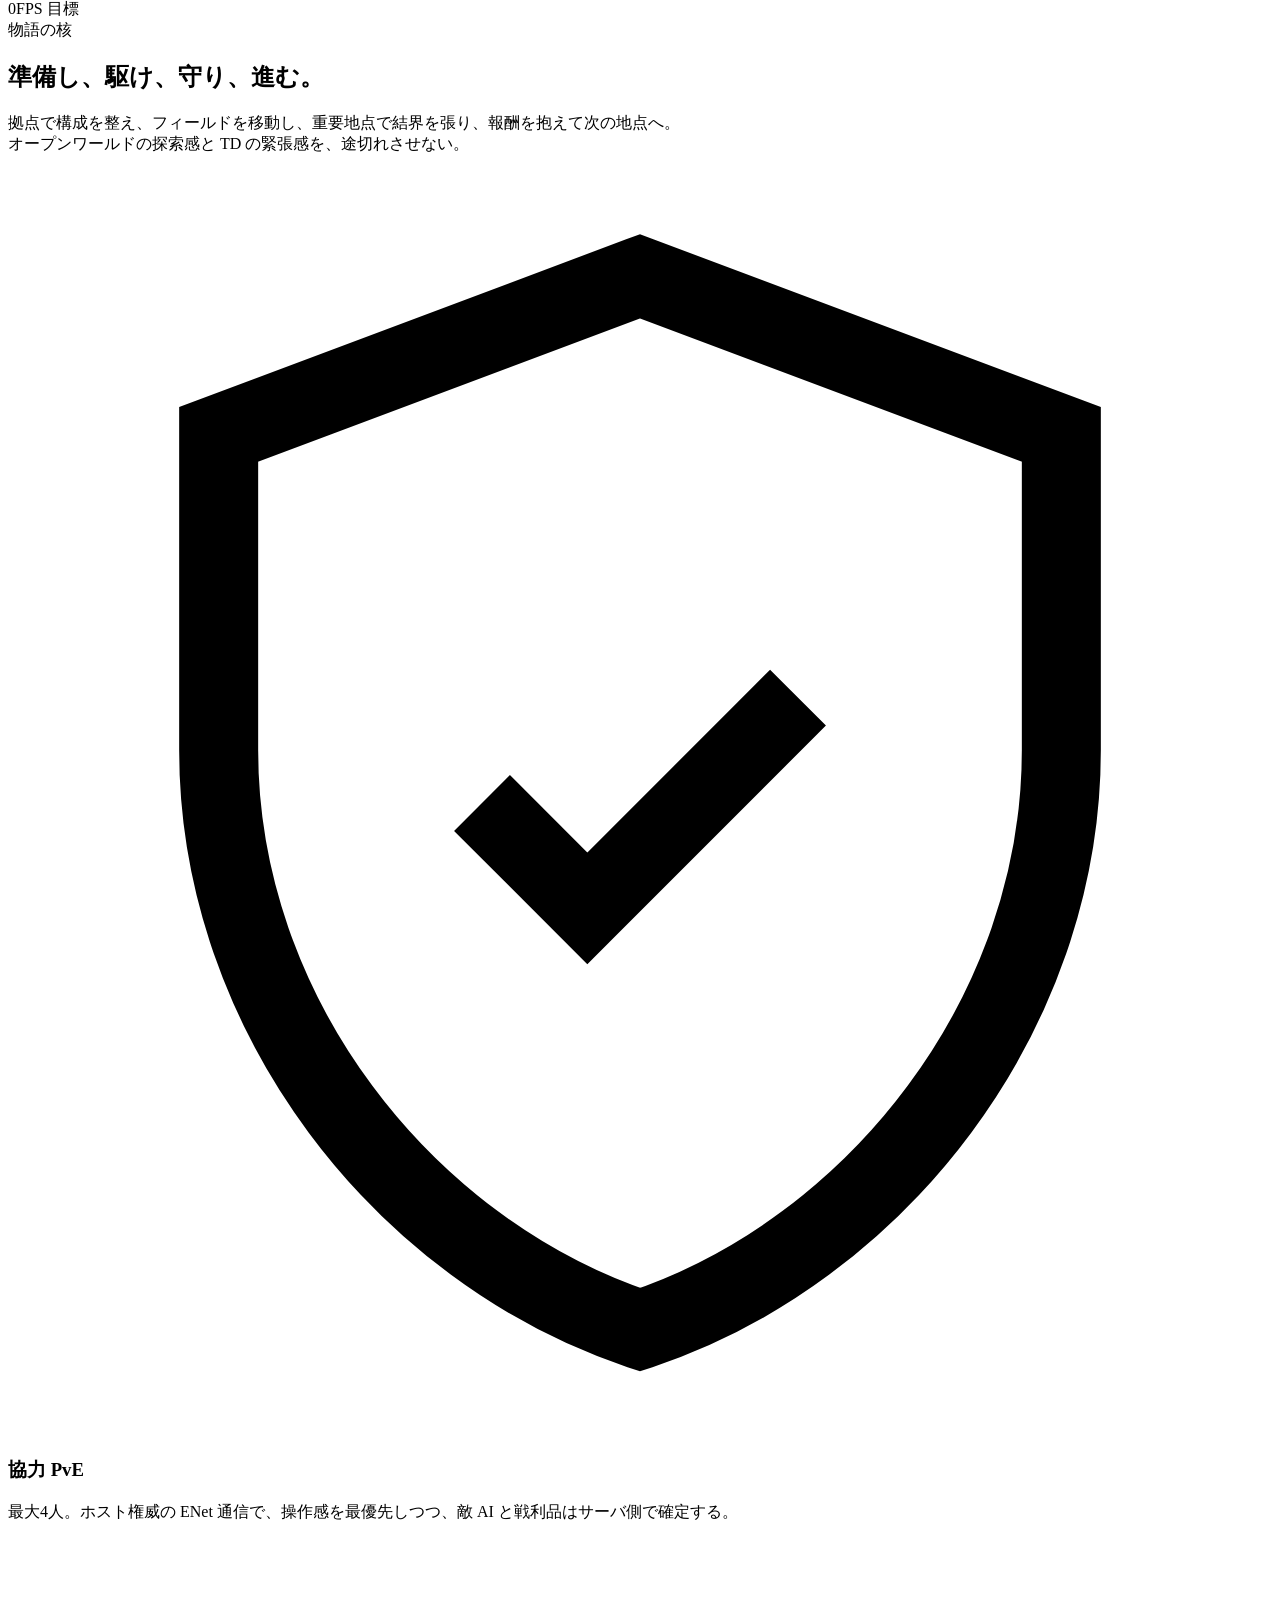
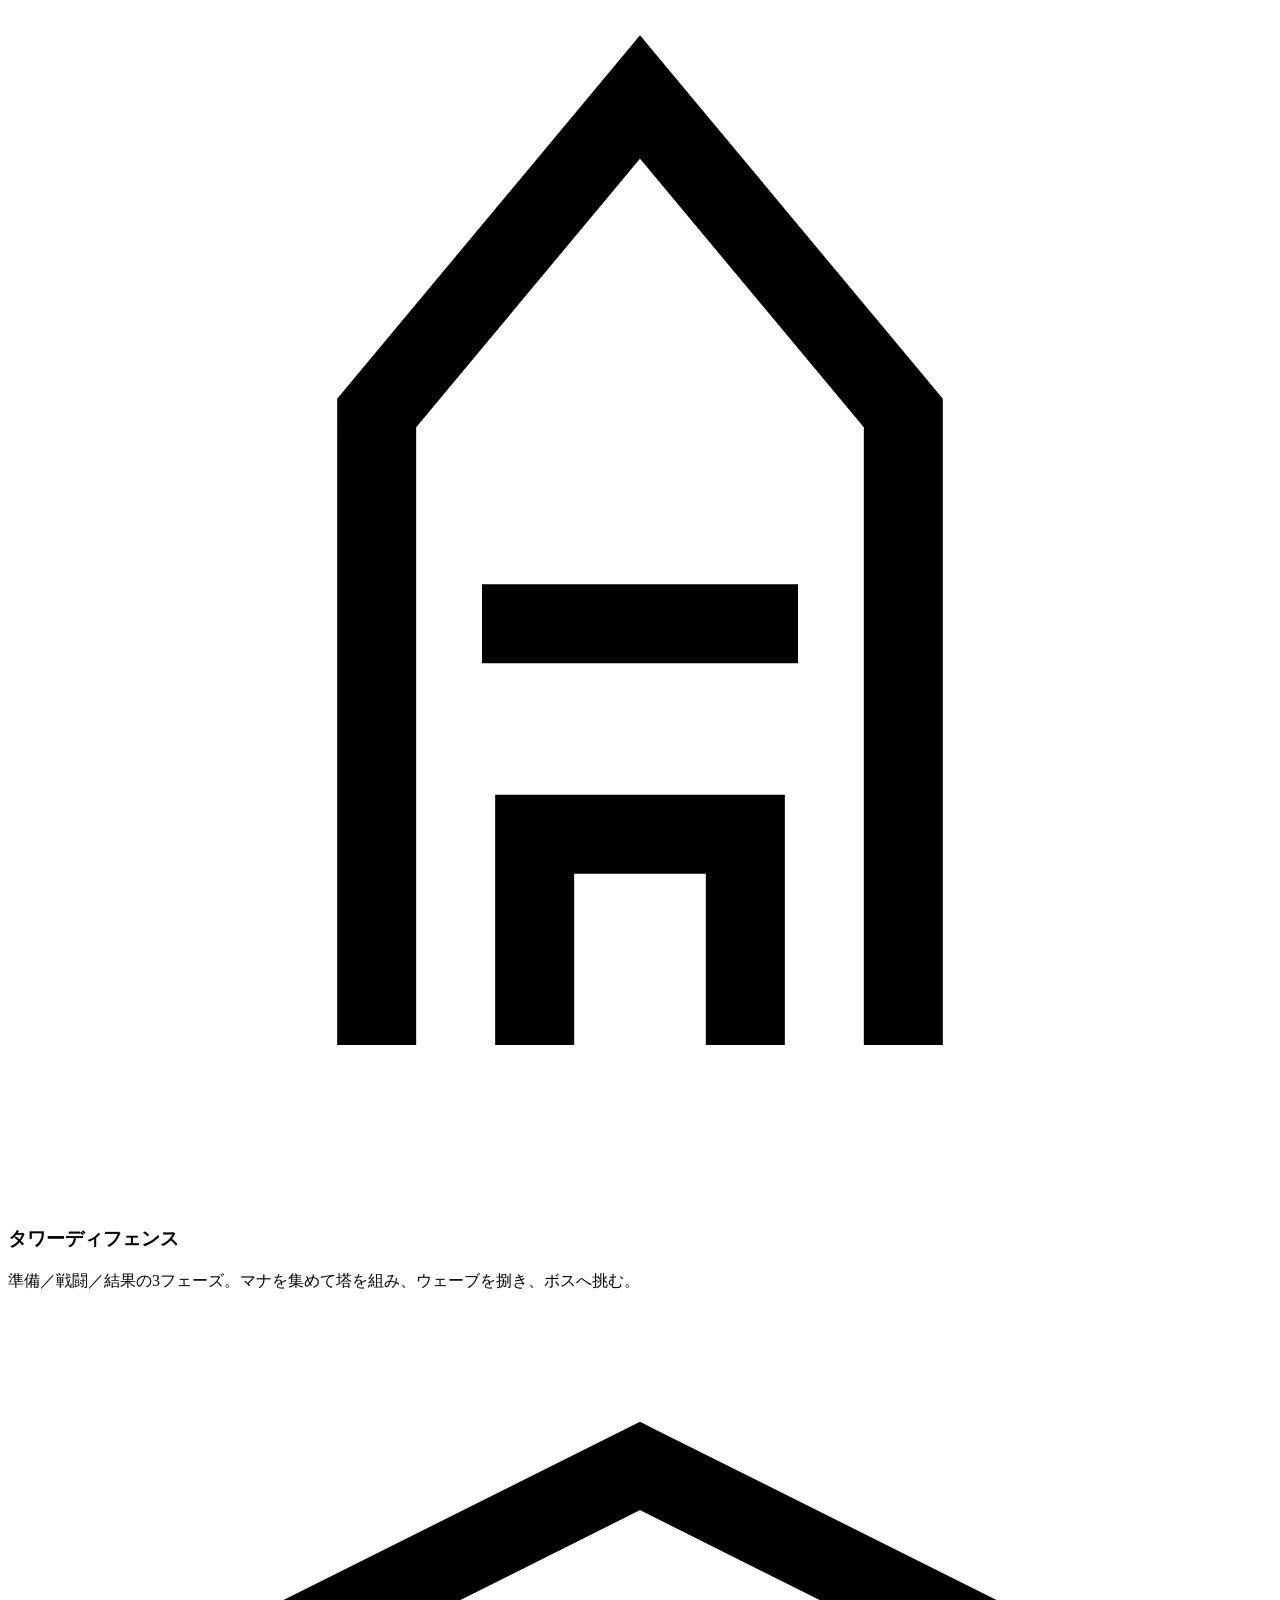
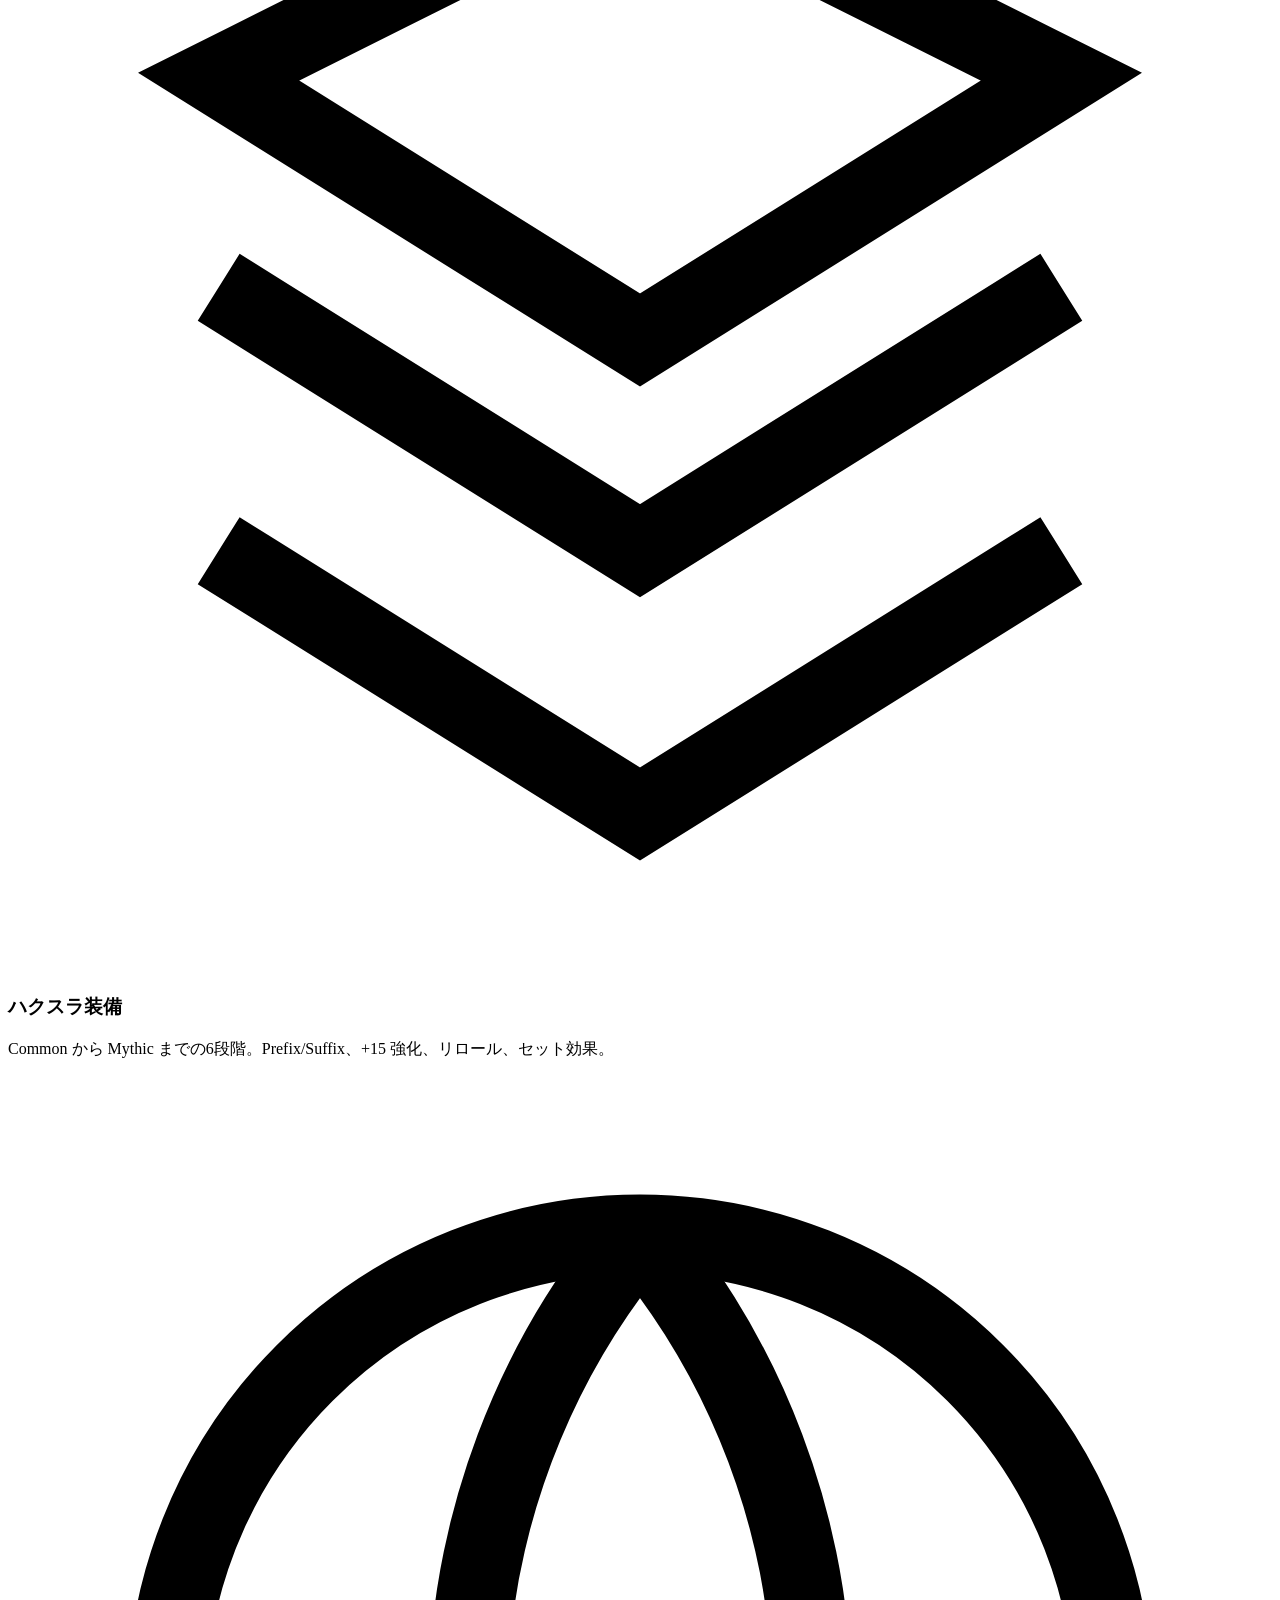
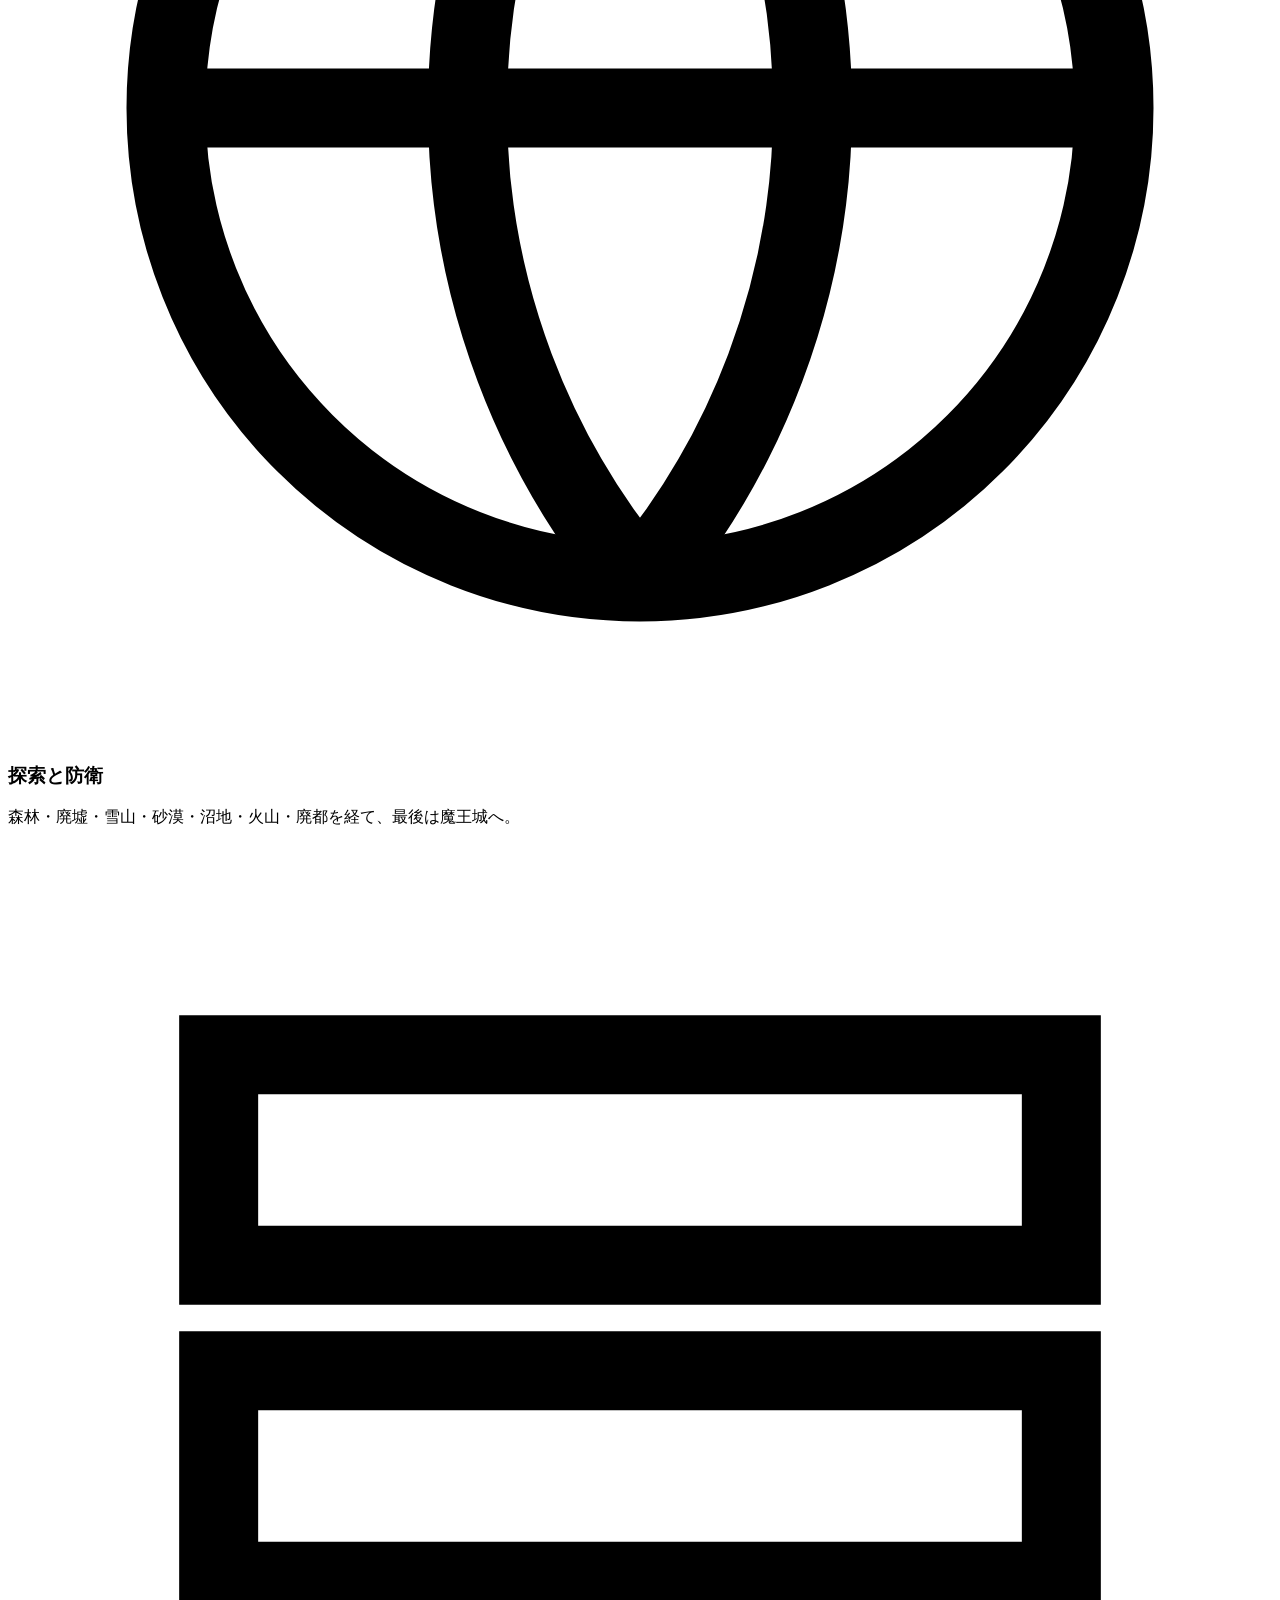
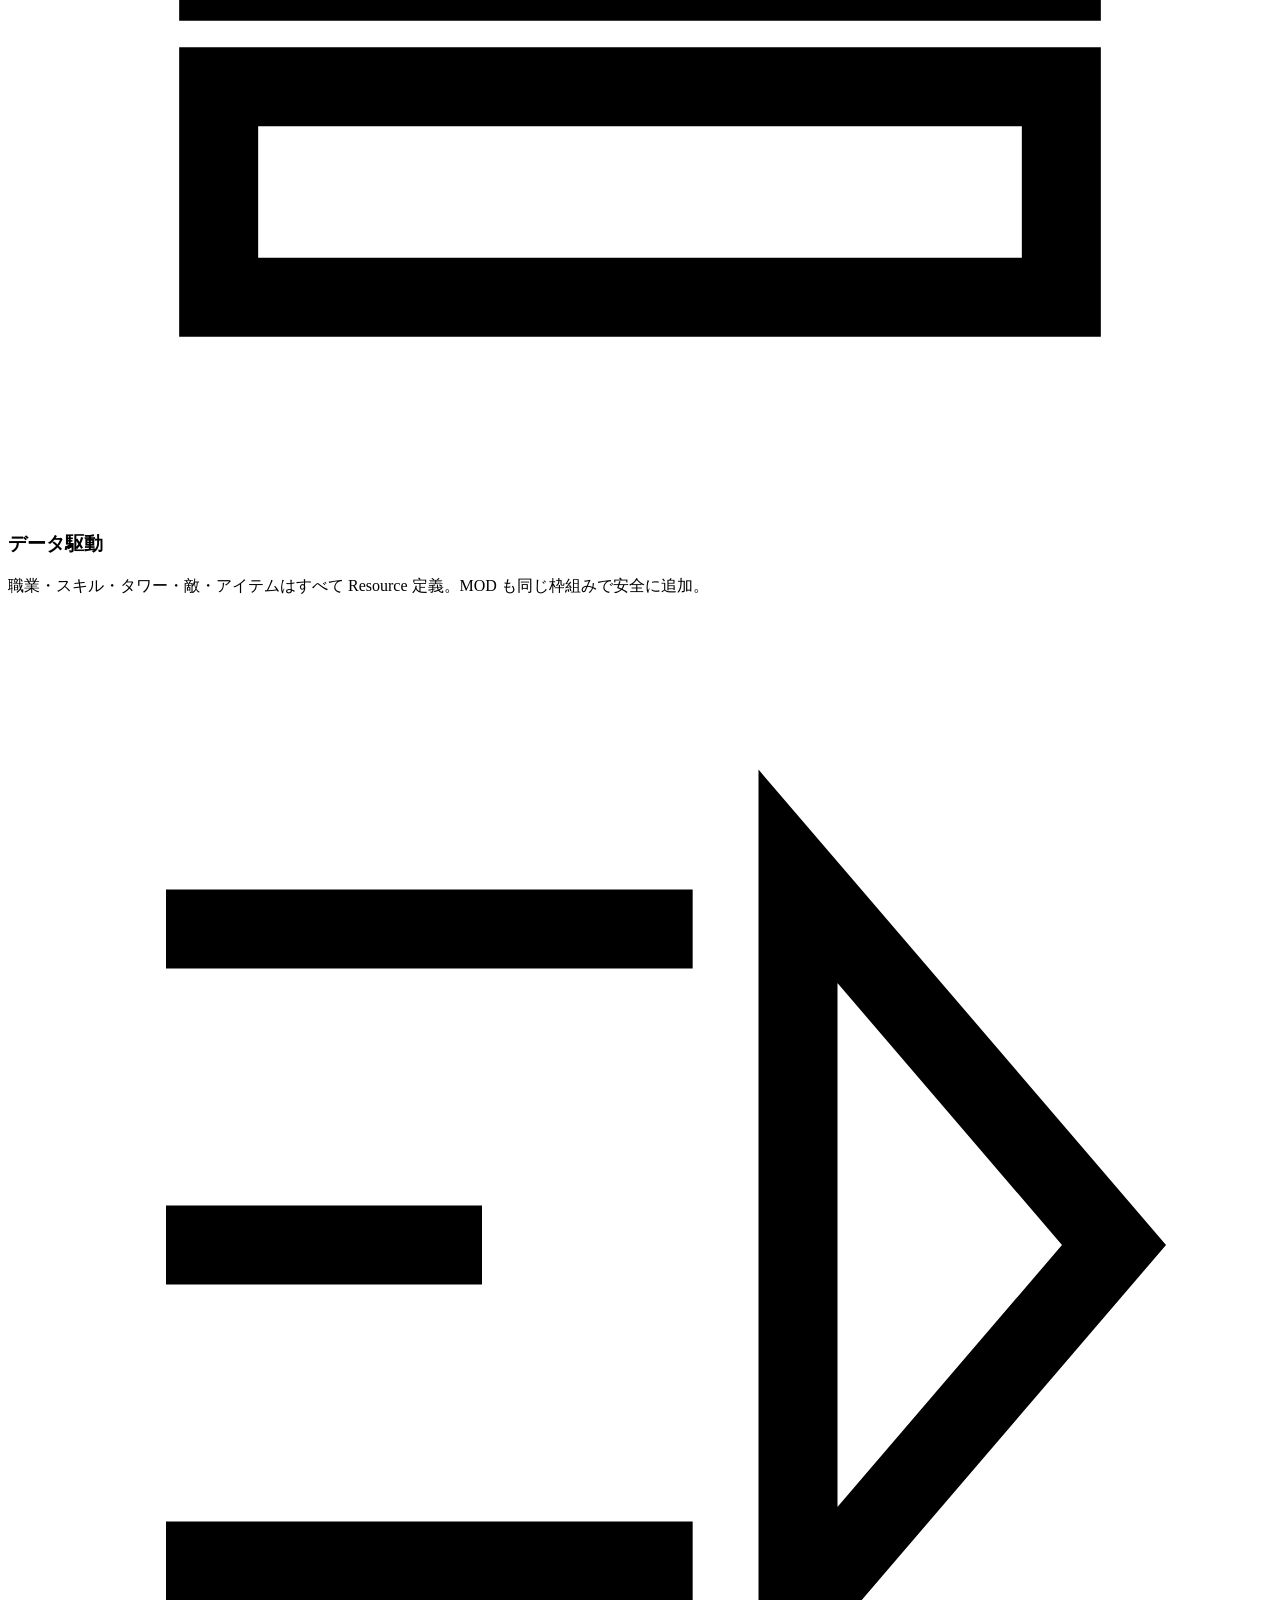
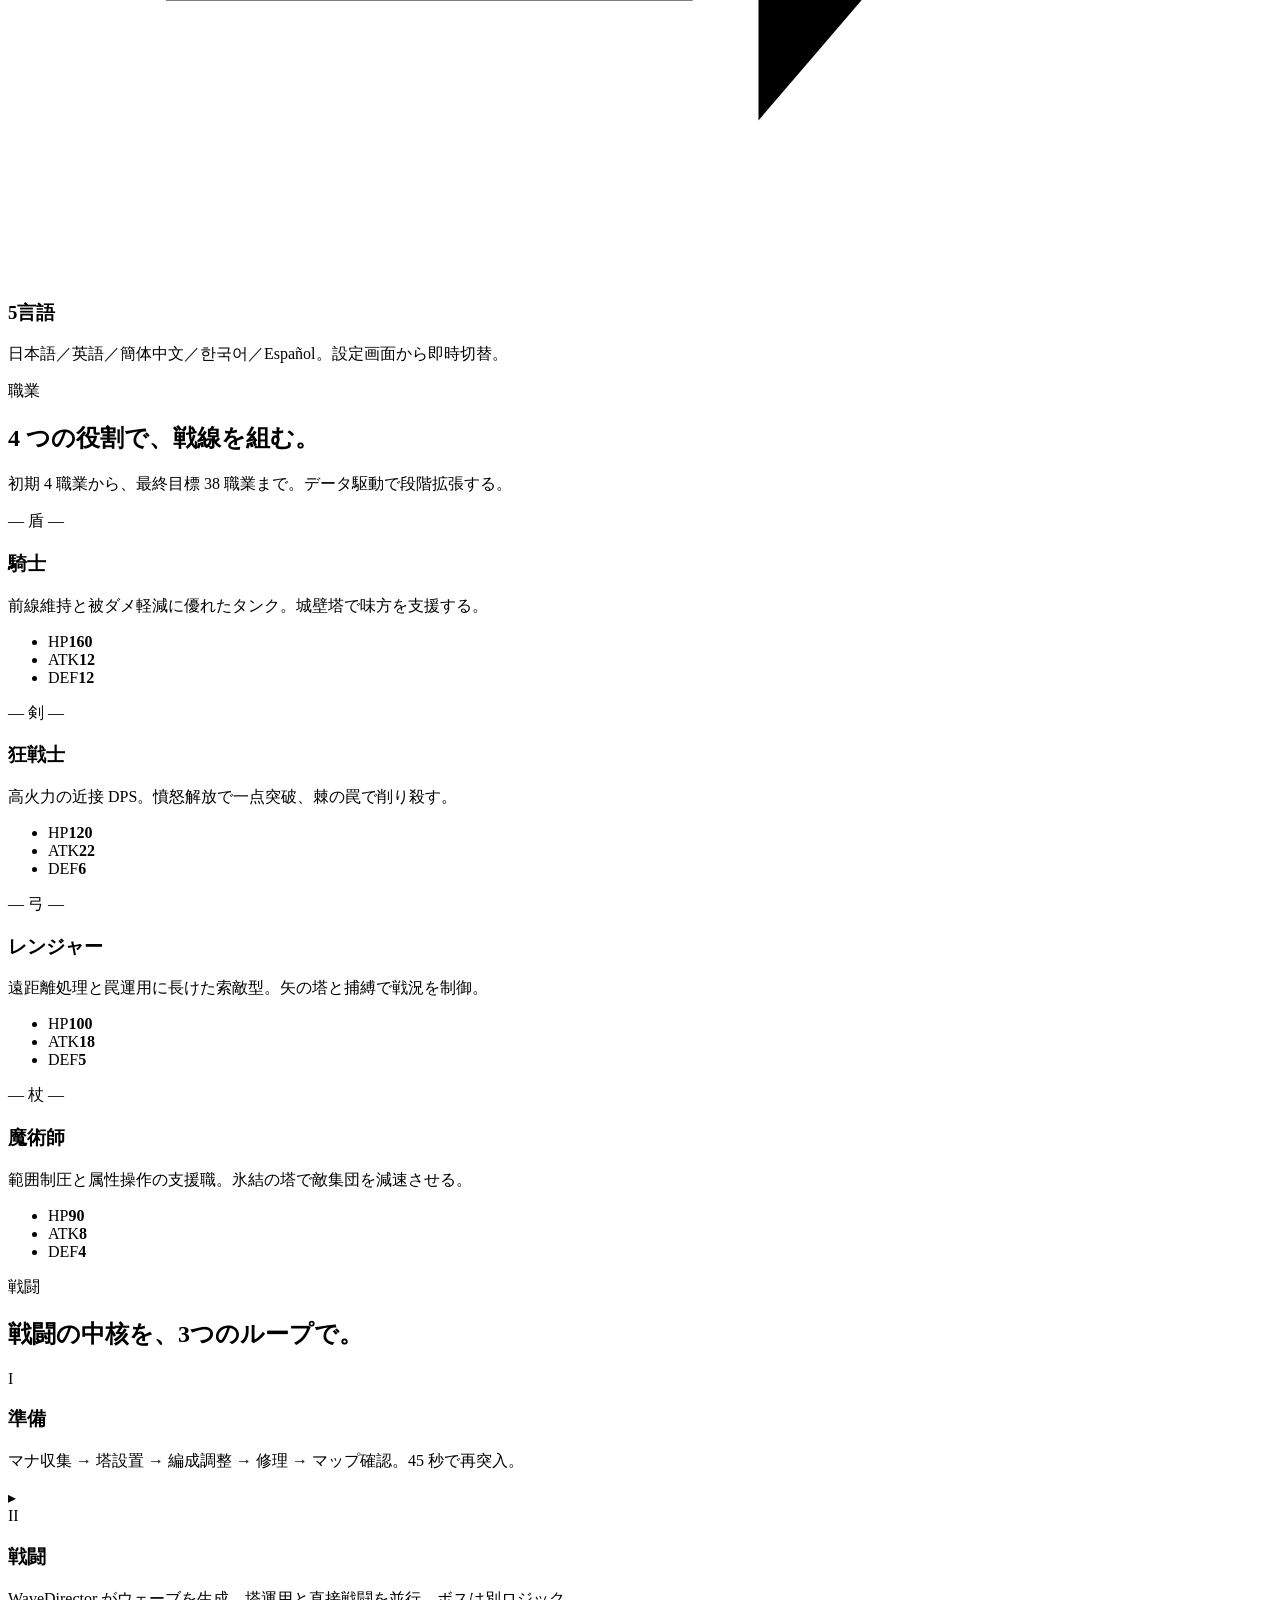
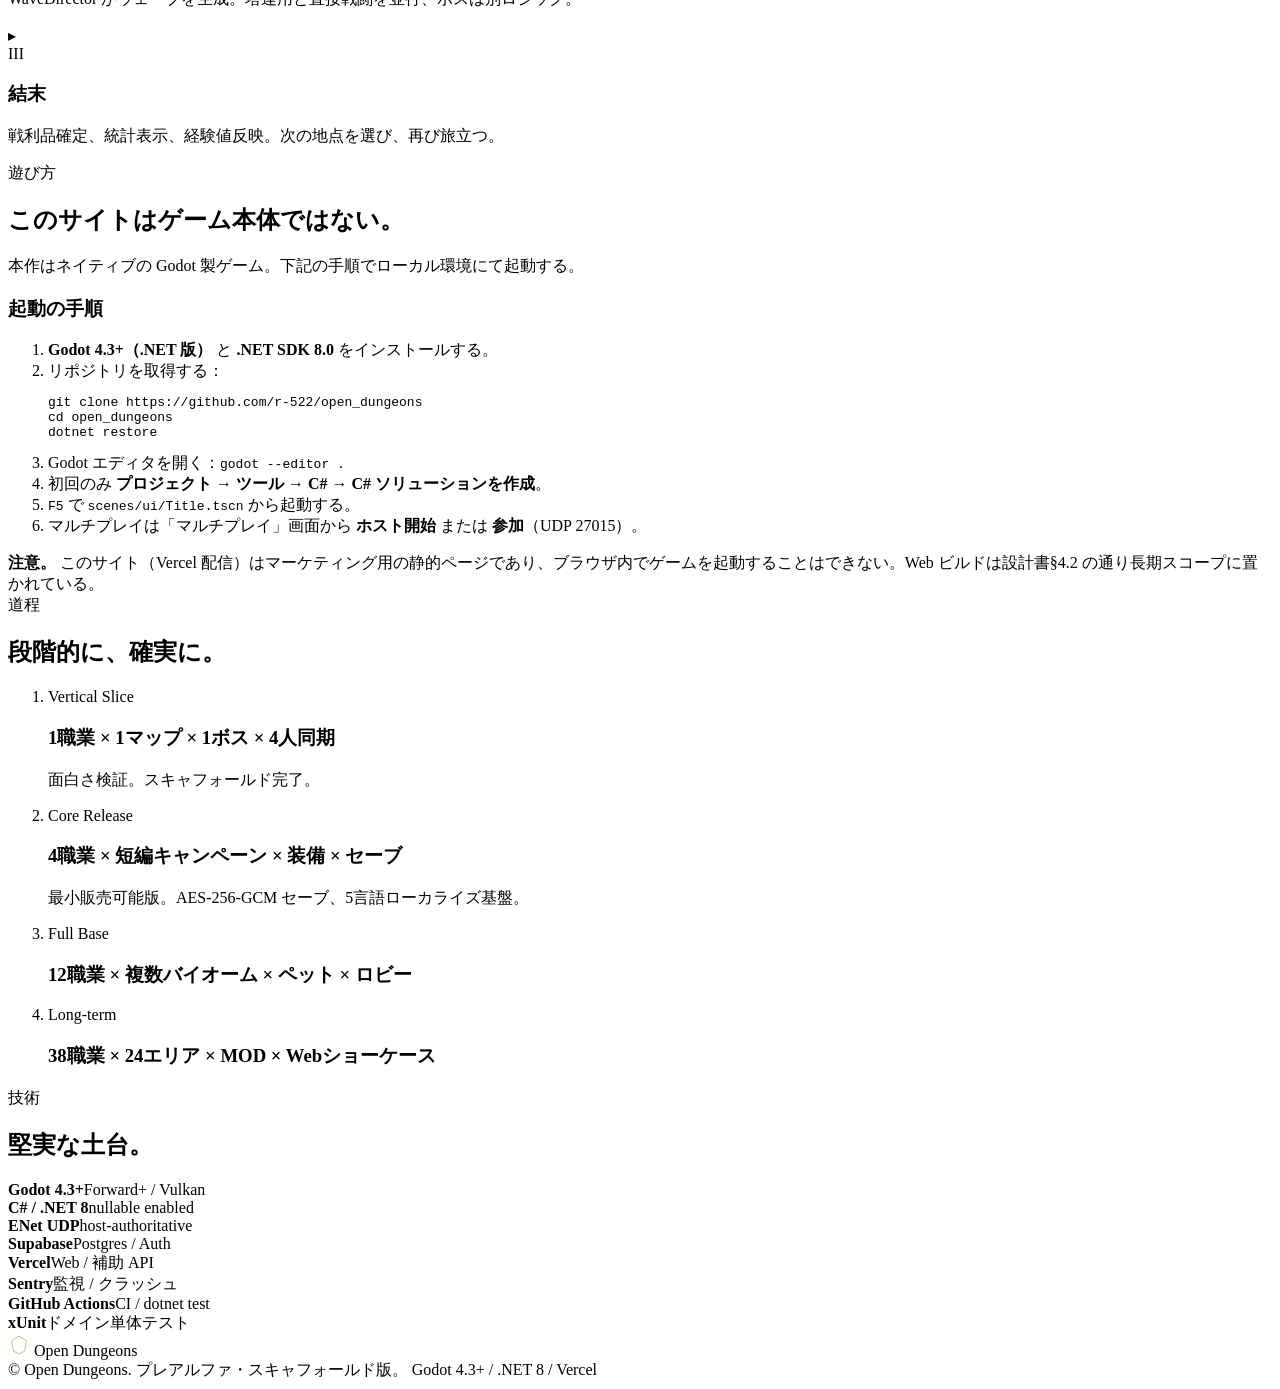
==== commit 873fc346: "ランディングをダークファンタジー調に刷新 + ゲーム起動手順を明記 - グラデ/ネオン廃止、設計書§9の羊皮紙・金属・ルーン基調へ - Cinzel + Noto Serif JP の彫り込み風タイポ" ====
--- a/public/index.html
+++ b/public/index.html
@@ -3,135 +3,115 @@
 <head>
 <meta charset="utf-8" />
 <meta name="viewport" content="width=device-width,initial-scale=1" />
-<title>Open Dungeons — オープン・ダンジョンズ</title>
+<title>オープン・ダンジョンズ — Open Dungeons</title>
 <meta name="description" content="オープンワールド × タワーディフェンス × アクションRPG。最大4人協力PvE。Godot 4.3+ / .NET 8 製。" />
-<meta property="og:title" content="Open Dungeons" />
-<meta property="og:description" content="黄昏のダークファンタジー、しかし英雄譚。最大4人協力 PvE。" />
-<link rel="icon" href="data:image/svg+xml,%3Csvg xmlns='http://www.w3.org/2000/svg' viewBox='0 0 64 64'%3E%3Crect width='64' height='64' fill='%230b0717'/%3E%3Cpath d='M32 10 L52 26 L44 54 L20 54 L12 26 Z' fill='%23d4a017'/%3E%3C/svg%3E" />
+<link rel="preconnect" href="https://fonts.googleapis.com">
+<link rel="preconnect" href="https://fonts.gstatic.com" crossorigin>
+<link href="https://fonts.googleapis.com/css2?family=Cinzel:wght@500;600;700&family=Noto+Serif+JP:wght@500;600&display=swap" rel="stylesheet">
+<link rel="icon" href="data:image/svg+xml,%3Csvg xmlns='http://www.w3.org/2000/svg' viewBox='0 0 64 64'%3E%3Crect width='64' height='64' fill='%230c0a08'/%3E%3Cpath d='M32 8 L52 22 L46 50 L32 58 L18 50 L12 22 Z' fill='none' stroke='%23c89b3c' stroke-width='2'/%3E%3Cpath d='M32 18 L40 24 L37 38 L32 42 L27 38 L24 24 Z' fill='%23c89b3c' opacity='0.5'/%3E%3C/svg%3E" />
 <link rel="stylesheet" href="/styles.css" />
 </head>
 <body>
 
-<div class="bg-mesh" aria-hidden="true"></div>
-<div class="bg-grid" aria-hidden="true"></div>
-<div class="bg-orb orb-1" aria-hidden="true"></div>
-<div class="bg-orb orb-2" aria-hidden="true"></div>
-<div class="bg-orb orb-3" aria-hidden="true"></div>
+<div class="bg-base" aria-hidden="true"></div>
+<div class="bg-noise" aria-hidden="true"></div>
+<div class="bg-vignette" aria-hidden="true"></div>
+<div class="embers" aria-hidden="true" id="embers"></div>
 
 <nav class="nav">
   <a class="nav-brand" href="#top">
-    <span class="brand-mark"></span>
+    <svg class="brand-sigil" viewBox="0 0 64 64" aria-hidden="true">
+      <path d="M32 6 L54 20 L48 50 L32 58 L16 50 L10 20 Z" fill="none" stroke="#c89b3c" stroke-width="2"/>
+      <path d="M32 18 L42 24 L38 40 L32 44 L26 40 L22 24 Z" fill="#c89b3c" opacity="0.7"/>
+    </svg>
     <span>Open Dungeons</span>
   </a>
   <div class="nav-links">
     <a href="#features">特徴</a>
     <a href="#jobs">職業</a>
-    <a href="#systems">システム</a>
-    <a href="#roadmap">ロードマップ</a>
-    <a href="#tech">技術</a>
-  </div>
-  <a class="nav-cta" href="https://github.com/r-522/open_dungeons" target="_blank" rel="noopener">
-    <span>GitHub</span>
-    <svg width="14" height="14" viewBox="0 0 24 24" fill="none" stroke="currentColor" stroke-width="2"><path d="M7 17L17 7M17 7H7M17 7v10"/></svg>
-  </a>
+    <a href="#systems">戦闘</a>
+    <a href="#play">遊び方</a>
+    <a href="#roadmap">道程</a>
+  </div>
+  <a class="nav-cta" href="https://github.com/r-522/open_dungeons" target="_blank" rel="noopener">GitHub</a>
 </nav>
 
 <header id="top" class="hero">
-  <div class="hero-badge reveal">
-    <span class="dot"></span>
-    <span>v0.1.0 pre-alpha — 開発中</span>
-  </div>
-  <h1 class="hero-title reveal">
+  <p class="hero-eyebrow">黄昏 <span class="sep">◆</span> 結界 <span class="sep">◆</span> 英雄譚</p>
+  <h1 class="hero-title">
     <span class="line">闇に踏み込み、</span>
-    <span class="line grad">結界を、解き放て。</span>
+    <span class="line gilded">結界を解き放て。</span>
   </h1>
-  <p class="hero-sub reveal">
+  <p class="hero-sub">
     オープンワールド × タワーディフェンス × アクションRPG。<br />
     最大4人の協力 PvE で、魔王城の最深層まで。
   </p>
-  <div class="hero-cta reveal">
-    <a class="btn btn-primary" href="#features">
-      <span>体験する</span>
-      <svg width="16" height="16" viewBox="0 0 24 24" fill="none" stroke="currentColor" stroke-width="2"><path d="M5 12h14M13 5l7 7-7 7"/></svg>
-    </a>
-    <a class="btn btn-ghost" href="https://github.com/r-522/open_dungeons" target="_blank" rel="noopener">
-      <svg width="16" height="16" viewBox="0 0 24 24" fill="currentColor"><path d="M12 .5C5.65.5.5 5.65.5 12c0 5.08 3.29 9.39 7.86 10.91.58.11.79-.25.79-.56v-2c-3.2.7-3.87-1.36-3.87-1.36-.52-1.33-1.28-1.69-1.28-1.69-1.05-.72.08-.7.08-.7 1.16.08 1.77 1.19 1.77 1.19 1.03 1.77 2.71 1.26 3.37.96.1-.75.4-1.26.73-1.55-2.55-.29-5.24-1.28-5.24-5.69 0-1.26.45-2.29 1.19-3.1-.12-.29-.52-1.47.11-3.07 0 0 .97-.31 3.18 1.18.92-.26 1.91-.39 2.89-.39.98 0 1.97.13 2.89.39 2.21-1.49 3.18-1.18 3.18-1.18.63 1.6.23 2.78.11 3.07.74.81 1.19 1.84 1.19 3.1 0 4.42-2.69 5.4-5.25 5.68.41.36.78 1.07.78 2.15v3.19c0 .31.21.68.8.56C20.21 21.39 23.5 17.08 23.5 12 23.5 5.65 18.35.5 12 .5z"/></svg>
-      <span>ソースコード</span>
-    </a>
-  </div>
-
-  <div class="hero-stats reveal">
-    <div class="stat"><span class="stat-num" data-target="4">0</span><span class="stat-label">人協力 PvE</span></div>
-    <div class="stat"><span class="stat-num" data-target="38">0</span><span class="stat-label">職業（最終目標）</span></div>
-    <div class="stat"><span class="stat-num" data-target="24">0</span><span class="stat-label">エリア</span></div>
-    <div class="stat"><span class="stat-num" data-target="60">0</span><span class="stat-label">FPS 目標</span></div>
-  </div>
-
-  <div class="hero-card reveal">
-    <div class="card-head">
-      <div class="card-dots"><span></span><span></span><span></span></div>
-      <span class="card-title">session.log</span>
-    </div>
-    <pre class="card-body"><span class="c-mute">$</span> <span class="c-key">godot</span> --path . res://scenes/ui/Title.tscn
-<span class="c-mute">[GameManager]</span> boot
-<span class="c-mute">[GameManager]</span> Boot <span class="c-arrow">→</span> Title
-<span class="c-mute">[Net]</span> hosting on :27015
-<span class="c-mute">[Locale]</span> <span class="c-arrow">→</span> ja
-<span class="c-ok">✓</span> 4 jobs loaded <span class="c-mute">(knight, berserker, ranger, wizard)</span>
-<span class="c-ok">✓</span> WaveDirector ready <span class="c-mute">(forest_w1)</span>
-<span class="c-mute">[TD]</span> Idle <span class="c-arrow">→</span> Preparation <span class="c-arrow">→</span> Combat<span class="cursor">▌</span></pre>
+  <div class="hero-cta">
+    <a class="btn btn-primary" href="#play">遊び方を見る</a>
+    <a class="btn btn-ghost" href="https://github.com/r-522/open_dungeons" target="_blank" rel="noopener">ソースコード</a>
+  </div>
+
+  <div class="hero-plate plate">
+    <div class="hero-plate-grid">
+      <div class="stat"><span class="stat-num" data-target="4">0</span><span class="stat-label">人協力</span></div>
+      <div class="stat"><span class="stat-num" data-target="38">0</span><span class="stat-label">職業（最終）</span></div>
+      <div class="stat"><span class="stat-num" data-target="24">0</span><span class="stat-label">エリア</span></div>
+      <div class="stat"><span class="stat-num" data-target="60">0</span><span class="stat-label">FPS 目標</span></div>
+    </div>
   </div>
 </header>
 
 <section id="features" class="section">
   <div class="section-head reveal">
-    <div class="kicker">CORE EXPERIENCE</div>
+    <div class="kicker">物語の核</div>
     <h2>準備し、駆け、守り、進む。</h2>
-    <p>拠点で構成を整え、フィールドを移動し、重要地点で結界を張り、報酬を抱えて次へ。<br/>オープンワールドの探索感と TD の緊張感を、途切れさせない。</p>
+    <span class="rune" aria-hidden="true"></span>
+    <p>拠点で構成を整え、フィールドを移動し、重要地点で結界を張り、報酬を抱えて次の地点へ。<br/>オープンワールドの探索感と TD の緊張感を、途切れさせない。</p>
   </div>
   <div class="features">
-    <article class="feature glass reveal">
-      <div class="ic ic-shield"></div>
+    <article class="feature plate reveal">
+      <div class="sigil"><svg viewBox="0 0 24 24" fill="none" stroke="currentColor" stroke-width="1.5"><path d="M12 2L4 5v6c0 5 3.5 9.5 8 11 4.5-1.5 8-6 8-11V5l-8-3z"/><path d="M9 12l2 2 4-4"/></svg></div>
       <h3>協力 PvE</h3>
-      <p>最大4人のホスト権威 ENet 通信。操作感を最優先に、敵 AI と戦利品はサーバ側で確定。</p>
-    </article>
-    <article class="feature glass reveal">
-      <div class="ic ic-tower"></div>
+      <p>最大4人。ホスト権威の ENet 通信で、操作感を最優先しつつ、敵 AI と戦利品はサーバ側で確定する。</p>
+    </article>
+    <article class="feature plate reveal">
+      <div class="sigil"><svg viewBox="0 0 24 24" fill="none" stroke="currentColor" stroke-width="1.5"><path d="M7 21V9l5-6 5 6v12"/><path d="M10 21v-4h4v4M9 13h6"/></svg></div>
       <h3>タワーディフェンス</h3>
-      <p>準備／戦闘／結果の3フェーズ。マナを集め、塔を組み、ウェーブを捌く。</p>
-    </article>
-    <article class="feature glass reveal">
-      <div class="ic ic-loot"></div>
+      <p>準備／戦闘／結果の3フェーズ。マナを集めて塔を組み、ウェーブを捌き、ボスへ挑む。</p>
+    </article>
+    <article class="feature plate reveal">
+      <div class="sigil"><svg viewBox="0 0 24 24" fill="none" stroke="currentColor" stroke-width="1.5"><path d="M12 3l8 4-8 5-8-5 8-4z"/><path d="M4 11l8 5 8-5M4 16l8 5 8-5"/></svg></div>
       <h3>ハクスラ装備</h3>
-      <p>Common → Mythic の6段階レアリティ、Prefix/Suffix、+15 強化、セット効果。</p>
-    </article>
-    <article class="feature glass reveal">
-      <div class="ic ic-data"></div>
+      <p>Common から Mythic までの6段階。Prefix/Suffix、+15 強化、リロール、セット効果。</p>
+    </article>
+    <article class="feature plate reveal">
+      <div class="sigil"><svg viewBox="0 0 24 24" fill="none" stroke="currentColor" stroke-width="1.5"><circle cx="12" cy="12" r="9"/><path d="M3 12h18M12 3a14 14 0 010 18M12 3a14 14 0 000 18"/></svg></div>
+      <h3>探索と防衛</h3>
+      <p>森林・廃墟・雪山・砂漠・沼地・火山・廃都を経て、最後は魔王城へ。</p>
+    </article>
+    <article class="feature plate reveal">
+      <div class="sigil"><svg viewBox="0 0 24 24" fill="none" stroke="currentColor" stroke-width="1.5"><path d="M4 4h16v4H4zm0 6h16v4H4zm0 6h16v4H4z"/></svg></div>
       <h3>データ駆動</h3>
-      <p>職業・スキル・タワー・敵は全て Godot Resource。MOD も同じ枠組みで安全に拡張。</p>
-    </article>
-    <article class="feature glass reveal">
-      <div class="ic ic-world"></div>
-      <h3>オープンワールド</h3>
-      <p>小ゾーン分割から開始し、将来は森林／雪山／砂漠／火山／廃都／魔王城へ。</p>
-    </article>
-    <article class="feature glass reveal">
-      <div class="ic ic-i18n"></div>
-      <h3>5言語対応</h3>
-      <p>日本語／英語／簡体中文／한국어／Español をはじめからサポート。</p>
+      <p>職業・スキル・タワー・敵・アイテムはすべて Resource 定義。MOD も同じ枠組みで安全に追加。</p>
+    </article>
+    <article class="feature plate reveal">
+      <div class="sigil"><svg viewBox="0 0 24 24" fill="none" stroke="currentColor" stroke-width="1.5"><path d="M3 6h10M3 12h6M3 18h10M15 5v14l6-7z"/></svg></div>
+      <h3>5言語</h3>
+      <p>日本語／英語／簡体中文／한국어／Español。設定画面から即時切替。</p>
     </article>
   </div>
 </section>
 
 <section id="jobs" class="section">
   <div class="section-head reveal">
-    <div class="kicker">CLASSES</div>
+    <div class="kicker">職業</div>
     <h2>4 つの役割で、戦線を組む。</h2>
-    <p>初期 4 職業から、最終目標 38 職業まで。データ駆動で段階拡張。</p>
+    <span class="rune" aria-hidden="true"></span>
+    <p>初期 4 職業から、最終目標 38 職業まで。データ駆動で段階拡張する。</p>
   </div>
   <div class="jobs">
-    <article class="job glass reveal" data-tint="#d4a017">
-      <div class="job-role">TANK</div>
+    <article class="job plate reveal" style="--accent:#c89b3c">
+      <div class="job-role">— 盾 —</div>
       <h3>騎士</h3>
       <p>前線維持と被ダメ軽減に優れたタンク。城壁塔で味方を支援する。</p>
       <ul class="job-stats">
@@ -140,18 +120,18 @@
         <li><span>DEF</span><b>12</b></li>
       </ul>
     </article>
-    <article class="job glass reveal" data-tint="#b22222">
-      <div class="job-role">MELEE DPS</div>
+    <article class="job plate reveal" style="--accent:#b13030">
+      <div class="job-role">— 剣 —</div>
       <h3>狂戦士</h3>
-      <p>高火力の近接 DPS。憤怒解放で一点突破、棘の罠で確実に削る。</p>
+      <p>高火力の近接 DPS。憤怒解放で一点突破、棘の罠で削り殺す。</p>
       <ul class="job-stats">
         <li><span>HP</span><b>120</b></li>
         <li><span>ATK</span><b>22</b></li>
         <li><span>DEF</span><b>6</b></li>
       </ul>
     </article>
-    <article class="job glass reveal" data-tint="#3fbf6a">
-      <div class="job-role">RANGE DPS</div>
+    <article class="job plate reveal" style="--accent:#7ea860">
+      <div class="job-role">— 弓 —</div>
       <h3>レンジャー</h3>
       <p>遠距離処理と罠運用に長けた索敵型。矢の塔と捕縛で戦況を制御。</p>
       <ul class="job-stats">
@@ -160,10 +140,10 @@
         <li><span>DEF</span><b>5</b></li>
       </ul>
     </article>
-    <article class="job glass reveal" data-tint="#7aa6ff">
-      <div class="job-role">SUPPORT</div>
+    <article class="job plate reveal" style="--accent:#7a8cc4">
+      <div class="job-role">— 杖 —</div>
       <h3>魔術師</h3>
-      <p>範囲制圧と属性操作の支援職。氷結の塔で敵集団を減速。</p>
+      <p>範囲制圧と属性操作の支援職。氷結の塔で敵集団を減速させる。</p>
       <ul class="job-stats">
         <li><span>HP</span><b>90</b></li>
         <li><span>ATK</span><b>8</b></li>
@@ -175,39 +155,67 @@
 
 <section id="systems" class="section">
   <div class="section-head reveal">
-    <div class="kicker">SYSTEMS</div>
+    <div class="kicker">戦闘</div>
     <h2>戦闘の中核を、3つのループで。</h2>
+    <span class="rune" aria-hidden="true"></span>
   </div>
   <div class="loops">
-    <div class="loop glass reveal">
-      <div class="loop-num">01</div>
-      <h3>準備フェーズ</h3>
-      <p>マナ収集 → 塔設置 → 編成調整 → 修理 → マップ確認。45 秒、戦況に応じて再突入。</p>
-    </div>
-    <div class="loop-arrow reveal">→</div>
-    <div class="loop glass reveal">
-      <div class="loop-num">02</div>
-      <h3>戦闘フェーズ</h3>
-      <p>ウェーブ生成は WaveDirector が担当。塔運用と直接戦闘を並行、ボスは別ロジック。</p>
-    </div>
-    <div class="loop-arrow reveal">→</div>
-    <div class="loop glass reveal">
-      <div class="loop-num">03</div>
-      <h3>リザルト</h3>
-      <p>戦利品確定、統計表示、経験値反映。LootGenerator が rarity-weighted で生成。</p>
+    <div class="loop plate reveal">
+      <div class="loop-num">I</div>
+      <h3>準備</h3>
+      <p>マナ収集 → 塔設置 → 編成調整 → 修理 → マップ確認。45 秒で再突入。</p>
+    </div>
+    <div class="loop-arrow reveal">▸</div>
+    <div class="loop plate reveal">
+      <div class="loop-num">II</div>
+      <h3>戦闘</h3>
+      <p>WaveDirector がウェーブを生成。塔運用と直接戦闘を並行、ボスは別ロジック。</p>
+    </div>
+    <div class="loop-arrow reveal">▸</div>
+    <div class="loop plate reveal">
+      <div class="loop-num">III</div>
+      <h3>結末</h3>
+      <p>戦利品確定、統計表示、経験値反映。次の地点を選び、再び旅立つ。</p>
+    </div>
+  </div>
+</section>
+
+<section id="play" class="section">
+  <div class="section-head reveal">
+    <div class="kicker">遊び方</div>
+    <h2>このサイトはゲーム本体ではない。</h2>
+    <span class="rune" aria-hidden="true"></span>
+    <p>本作はネイティブの Godot 製ゲーム。下記の手順でローカル環境にて起動する。</p>
+  </div>
+
+  <div class="howto plate reveal">
+    <h3>起動の手順</h3>
+    <ol>
+      <li><b>Godot 4.3+（.NET 版）</b> と <b>.NET SDK 8.0</b> をインストールする。</li>
+      <li>リポジトリを取得する：<br><pre>git clone https://github.com/r-522/open_dungeons
+cd open_dungeons
+dotnet restore</pre></li>
+      <li>Godot エディタを開く：<code>godot --editor .</code></li>
+      <li>初回のみ <b>プロジェクト → ツール → C# → C# ソリューションを作成</b>。</li>
+      <li><code>F5</code> で <code>scenes/ui/Title.tscn</code> から起動する。</li>
+      <li>マルチプレイは「マルチプレイ」画面から <b>ホスト開始</b> または <b>参加</b>（UDP 27015）。</li>
+    </ol>
+    <div class="howto-note">
+      <b>注意。</b> このサイト（Vercel 配信）はマーケティング用の静的ページであり、ブラウザ内でゲームを起動することはできない。Web ビルドは設計書§4.2 の通り長期スコープに置かれている。
     </div>
   </div>
 </section>
 
 <section id="roadmap" class="section">
   <div class="section-head reveal">
-    <div class="kicker">ROADMAP</div>
+    <div class="kicker">道程</div>
     <h2>段階的に、確実に。</h2>
+    <span class="rune" aria-hidden="true"></span>
   </div>
   <ol class="timeline">
     <li class="reveal done">
       <div class="t-dot"></div>
-      <div class="t-body glass">
+      <div class="t-body plate">
         <div class="t-tag">Vertical Slice</div>
         <h3>1職業 × 1マップ × 1ボス × 4人同期</h3>
         <p>面白さ検証。スキャフォールド完了。</p>
@@ -215,22 +223,22 @@
     </li>
     <li class="reveal active">
       <div class="t-dot"></div>
-      <div class="t-body glass">
+      <div class="t-body plate">
         <div class="t-tag">Core Release</div>
         <h3>4職業 × 短編キャンペーン × 装備 × セーブ</h3>
-        <p>最小販売可能版。AES-256-GCM セーブ、5言語ローカライズ。</p>
+        <p>最小販売可能版。AES-256-GCM セーブ、5言語ローカライズ基盤。</p>
       </div>
     </li>
     <li class="reveal">
       <div class="t-dot"></div>
-      <div class="t-body glass">
+      <div class="t-body plate">
         <div class="t-tag">Full Base</div>
         <h3>12職業 × 複数バイオーム × ペット × ロビー</h3>
       </div>
     </li>
     <li class="reveal">
       <div class="t-dot"></div>
-      <div class="t-body glass">
+      <div class="t-body plate">
         <div class="t-tag">Long-term</div>
         <h3>38職業 × 24エリア × MOD × Webショーケース</h3>
       </div>
@@ -238,41 +246,30 @@
   </ol>
 </section>
 
-<section id="tech" class="section">
-  <div class="section-head reveal">
-    <div class="kicker">TECH STACK</div>
+<section class="section">
+  <div class="section-head reveal">
+    <div class="kicker">技術</div>
     <h2>堅実な土台。</h2>
+    <span class="rune" aria-hidden="true"></span>
   </div>
   <div class="tech">
-    <div class="tech-item glass reveal"><b>Godot 4.3+</b><span>Forward+ / Vulkan</span></div>
-    <div class="tech-item glass reveal"><b>C# / .NET 8</b><span>nullable enabled</span></div>
-    <div class="tech-item glass reveal"><b>ENet UDP</b><span>host-authoritative</span></div>
-    <div class="tech-item glass reveal"><b>Supabase</b><span>Postgres / Auth / Storage</span></div>
-    <div class="tech-item glass reveal"><b>Vercel</b><span>Web & 補助 API</span></div>
-    <div class="tech-item glass reveal"><b>Sentry</b><span>監視 / クラッシュ</span></div>
-    <div class="tech-item glass reveal"><b>GitHub Actions</b><span>CI / dotnet test</span></div>
-    <div class="tech-item glass reveal"><b>xUnit</b><span>ドメイン単体テスト</span></div>
-  </div>
-</section>
-
-<section class="cta-band reveal">
-  <div class="cta-inner glass">
-    <h2>はじめよう。</h2>
-    <p>リポジトリをクローンし、Godot で <code>F5</code>。</p>
-    <pre class="code"><span class="c-mute">$</span> git clone https://github.com/r-522/open_dungeons
-<span class="c-mute">$</span> cd open_dungeons
-<span class="c-mute">$</span> godot --editor .</pre>
-    <div class="hero-cta">
-      <a class="btn btn-primary" href="https://github.com/r-522/open_dungeons" target="_blank" rel="noopener">GitHub で開く</a>
-      <a class="btn btn-ghost" href="/status.json">ステータス確認</a>
-    </div>
+    <div class="tech-item plate reveal"><b>Godot 4.3+</b><span>Forward+ / Vulkan</span></div>
+    <div class="tech-item plate reveal"><b>C# / .NET 8</b><span>nullable enabled</span></div>
+    <div class="tech-item plate reveal"><b>ENet UDP</b><span>host-authoritative</span></div>
+    <div class="tech-item plate reveal"><b>Supabase</b><span>Postgres / Auth</span></div>
+    <div class="tech-item plate reveal"><b>Vercel</b><span>Web / 補助 API</span></div>
+    <div class="tech-item plate reveal"><b>Sentry</b><span>監視 / クラッシュ</span></div>
+    <div class="tech-item plate reveal"><b>GitHub Actions</b><span>CI / dotnet test</span></div>
+    <div class="tech-item plate reveal"><b>xUnit</b><span>ドメイン単体テスト</span></div>
   </div>
 </section>
 
 <footer class="footer">
   <div class="foot-inner">
     <div class="foot-brand">
-      <span class="brand-mark"></span>
+      <svg width="22" height="22" viewBox="0 0 64 64" aria-hidden="true">
+        <path d="M32 6 L54 20 L48 50 L32 58 L16 50 L10 20 Z" fill="none" stroke="#c89b3c" stroke-width="2"/>
+      </svg>
       <span>Open Dungeons</span>
     </div>
     <div class="foot-meta">
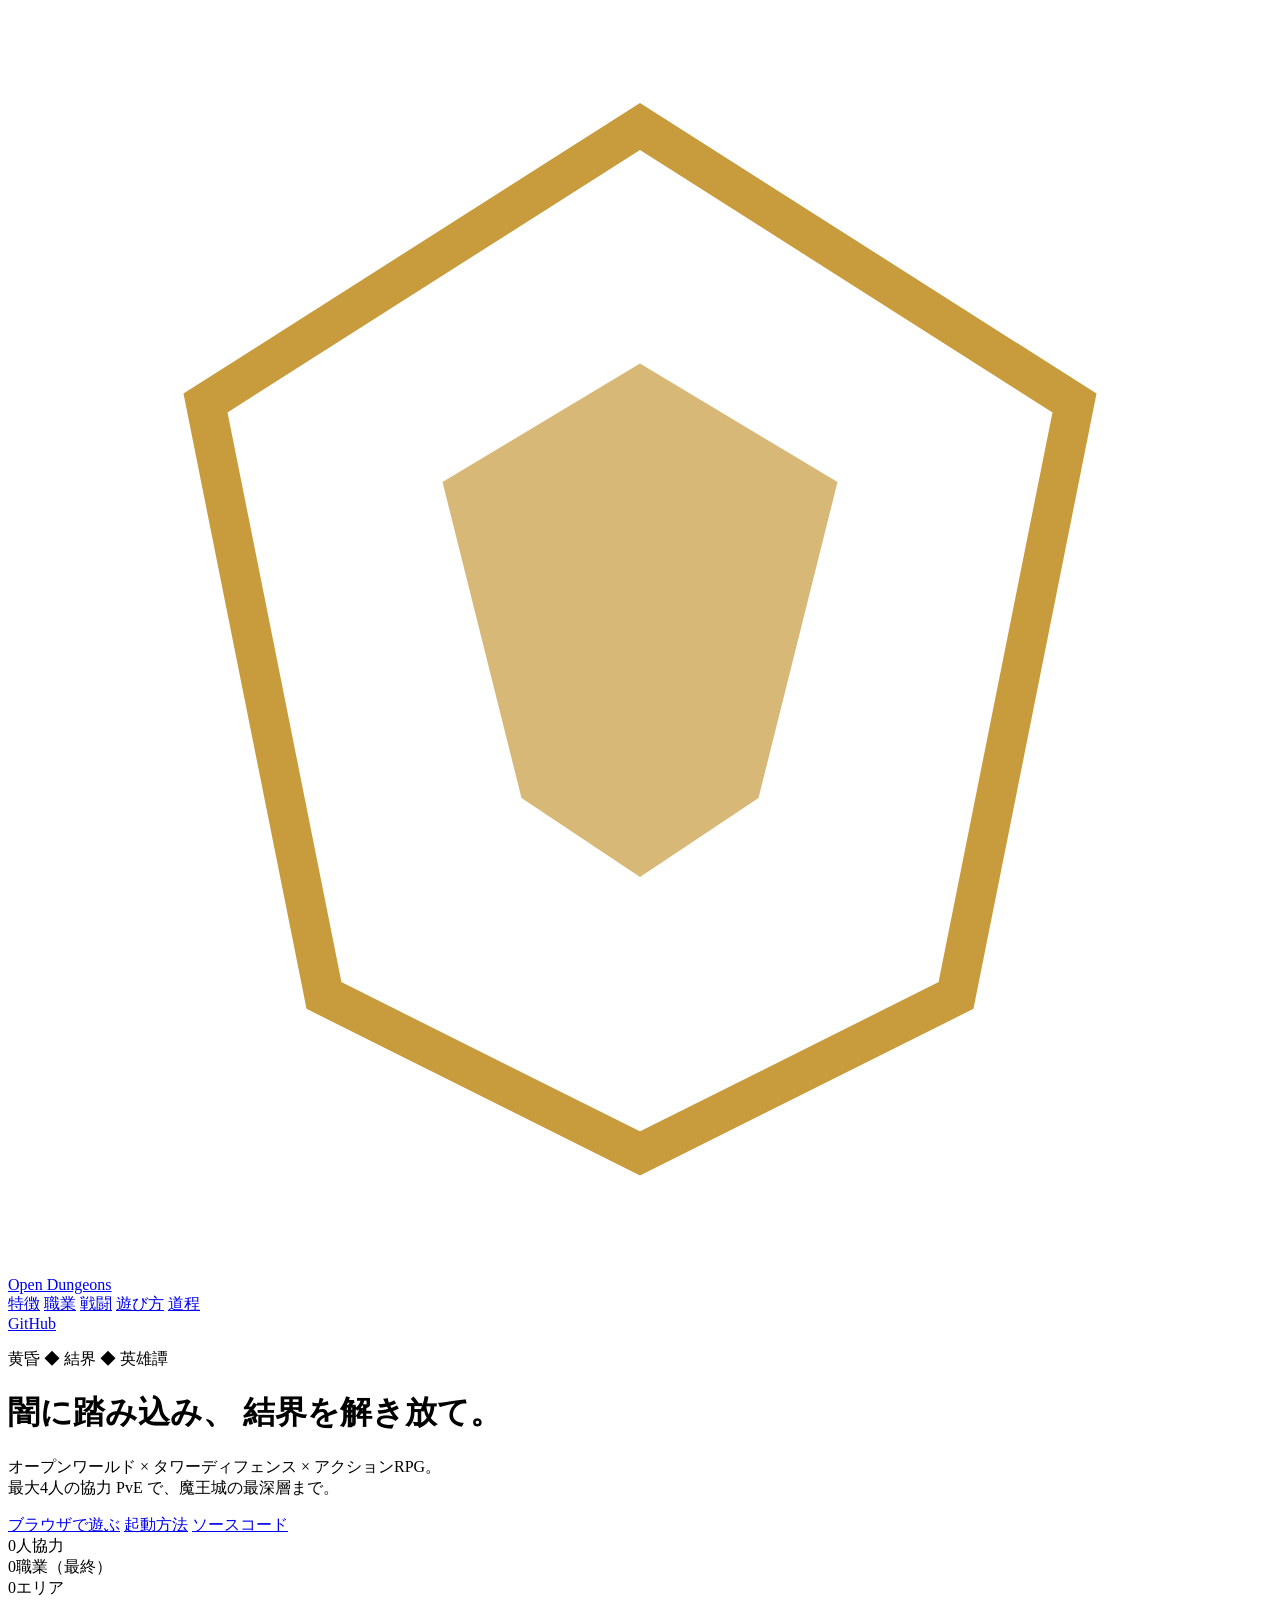
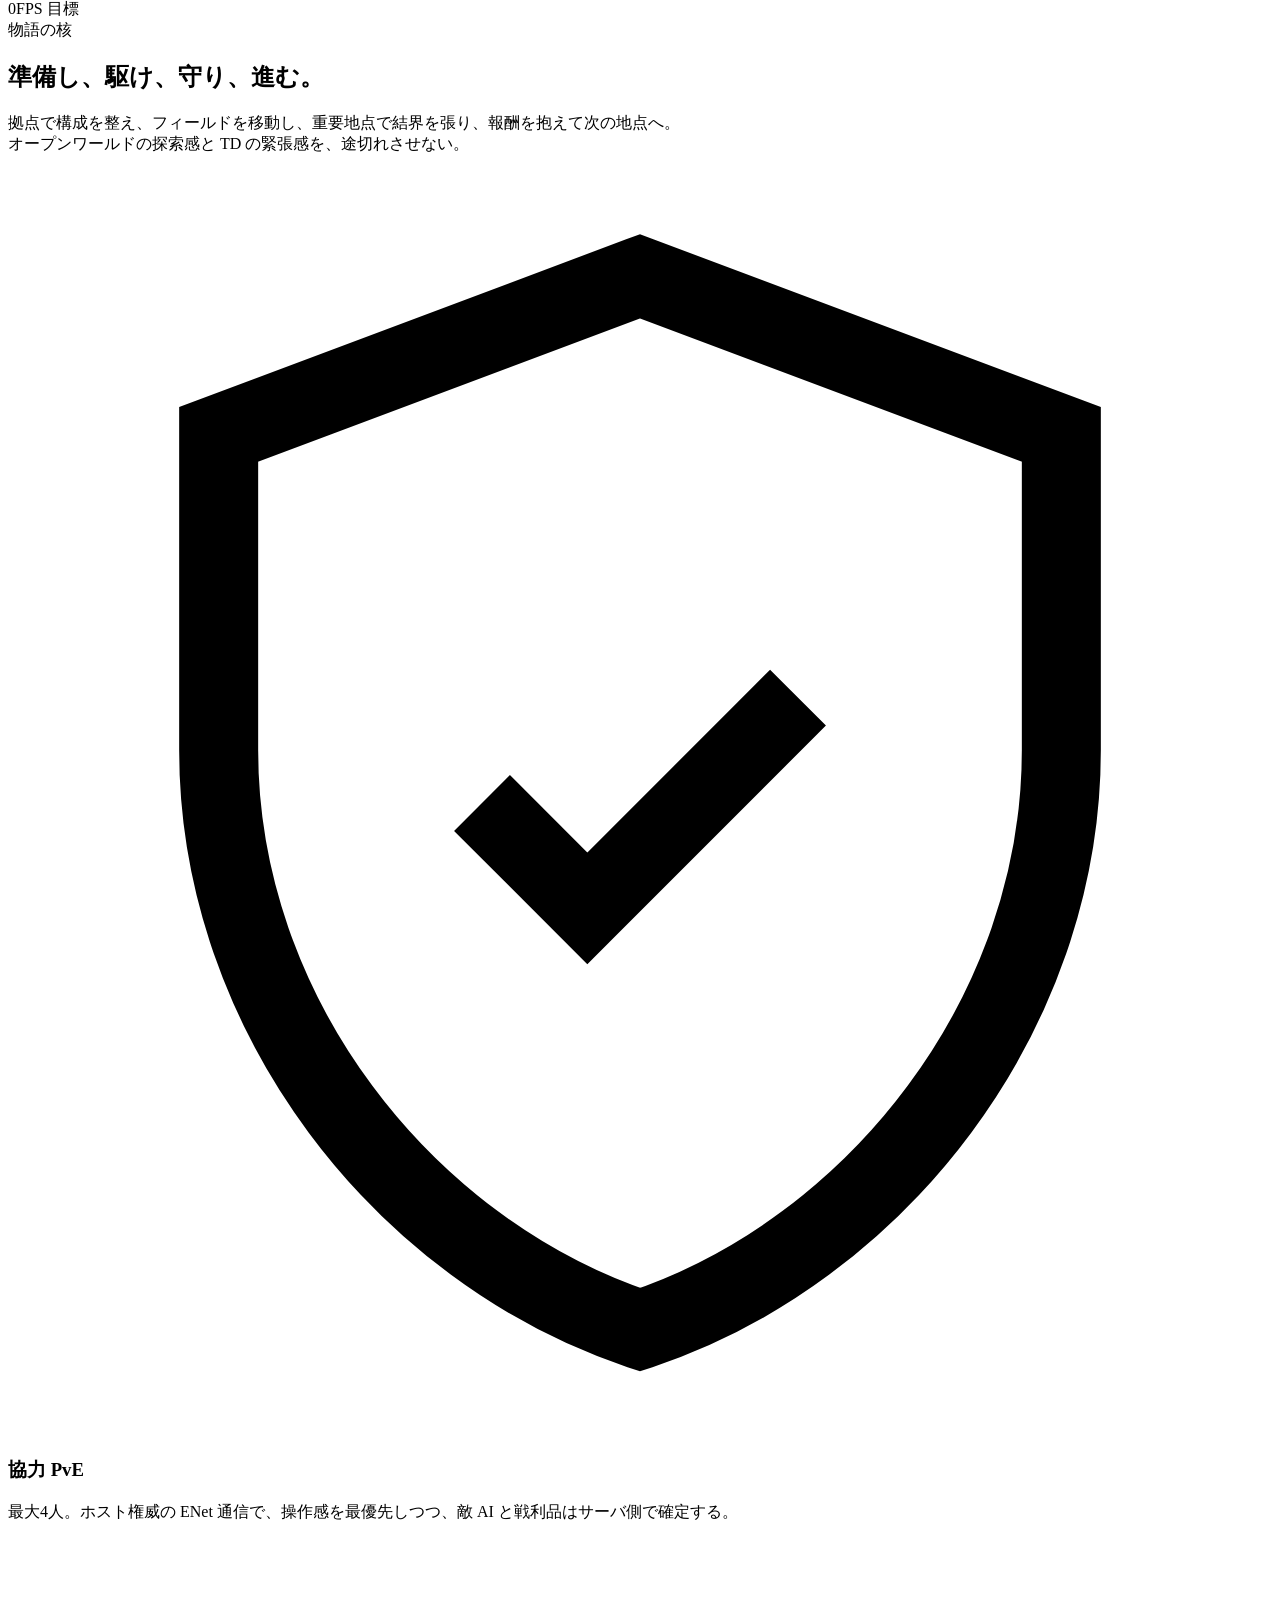
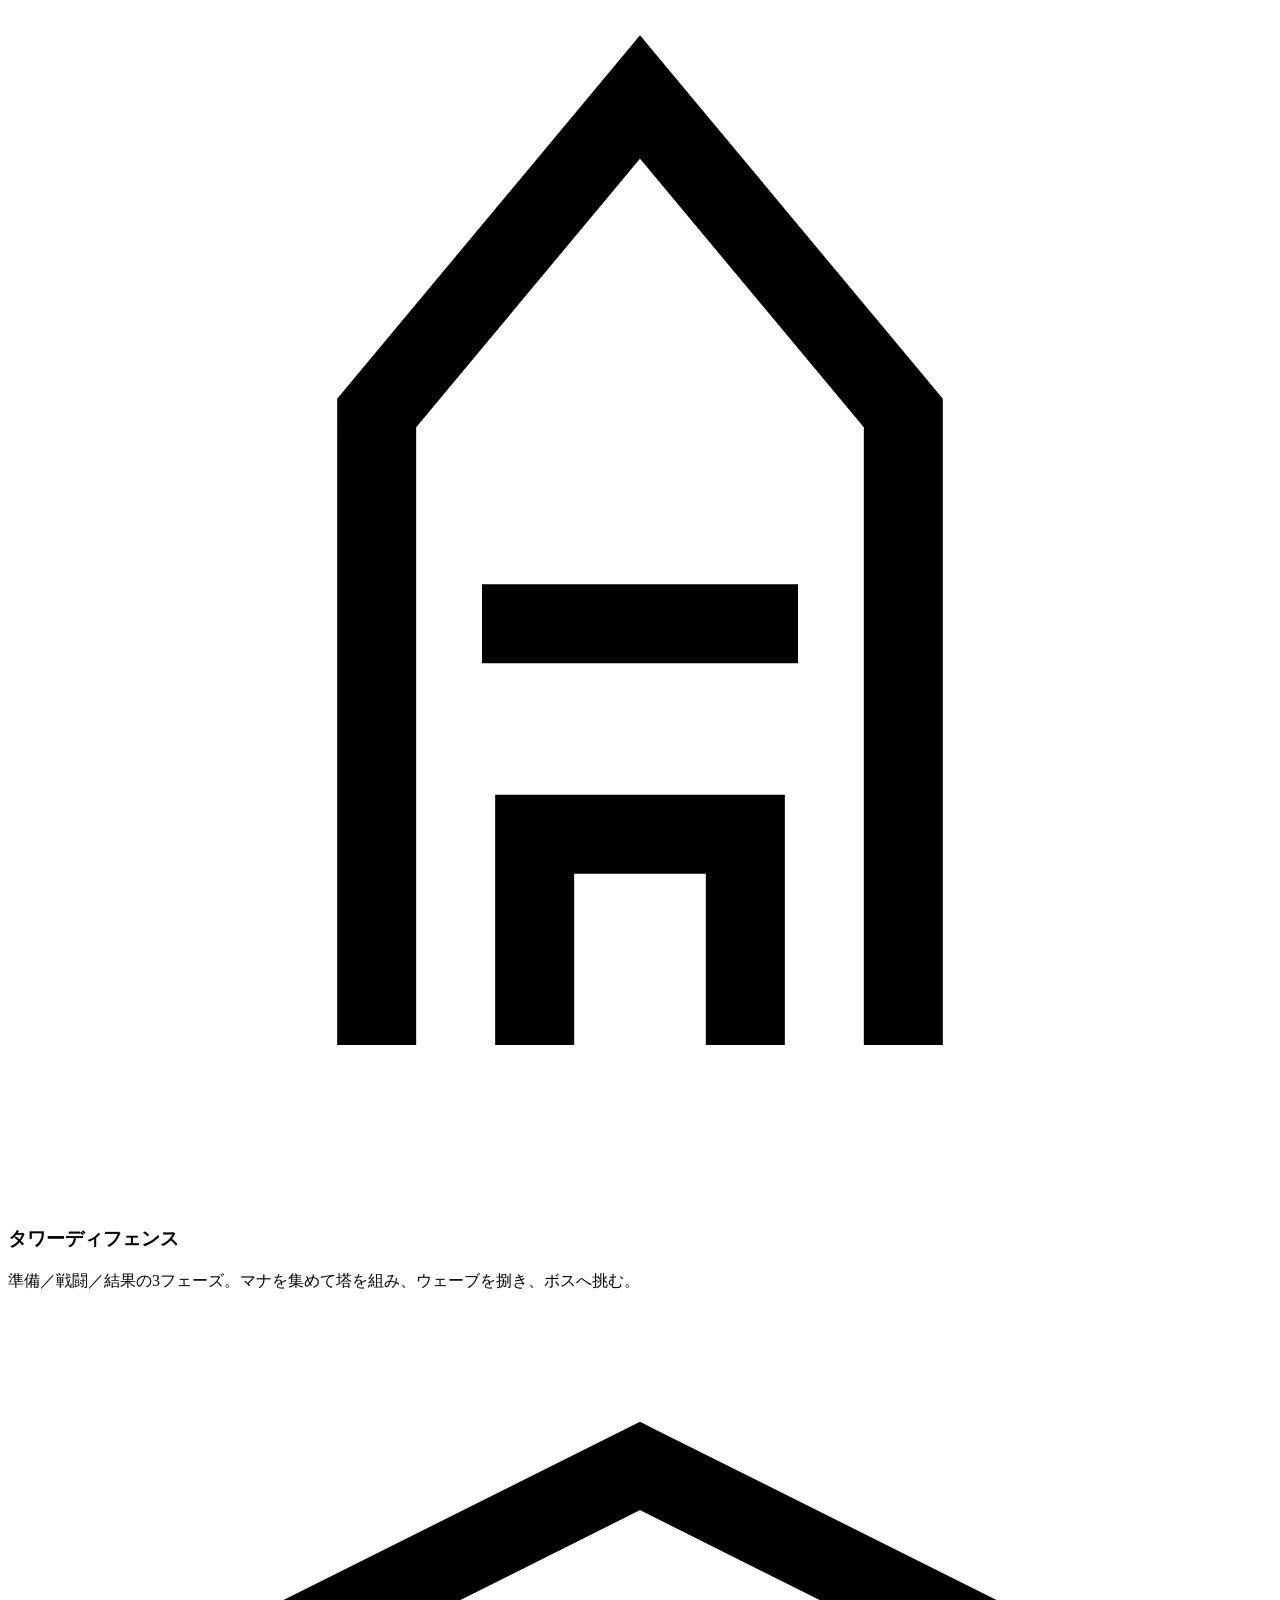
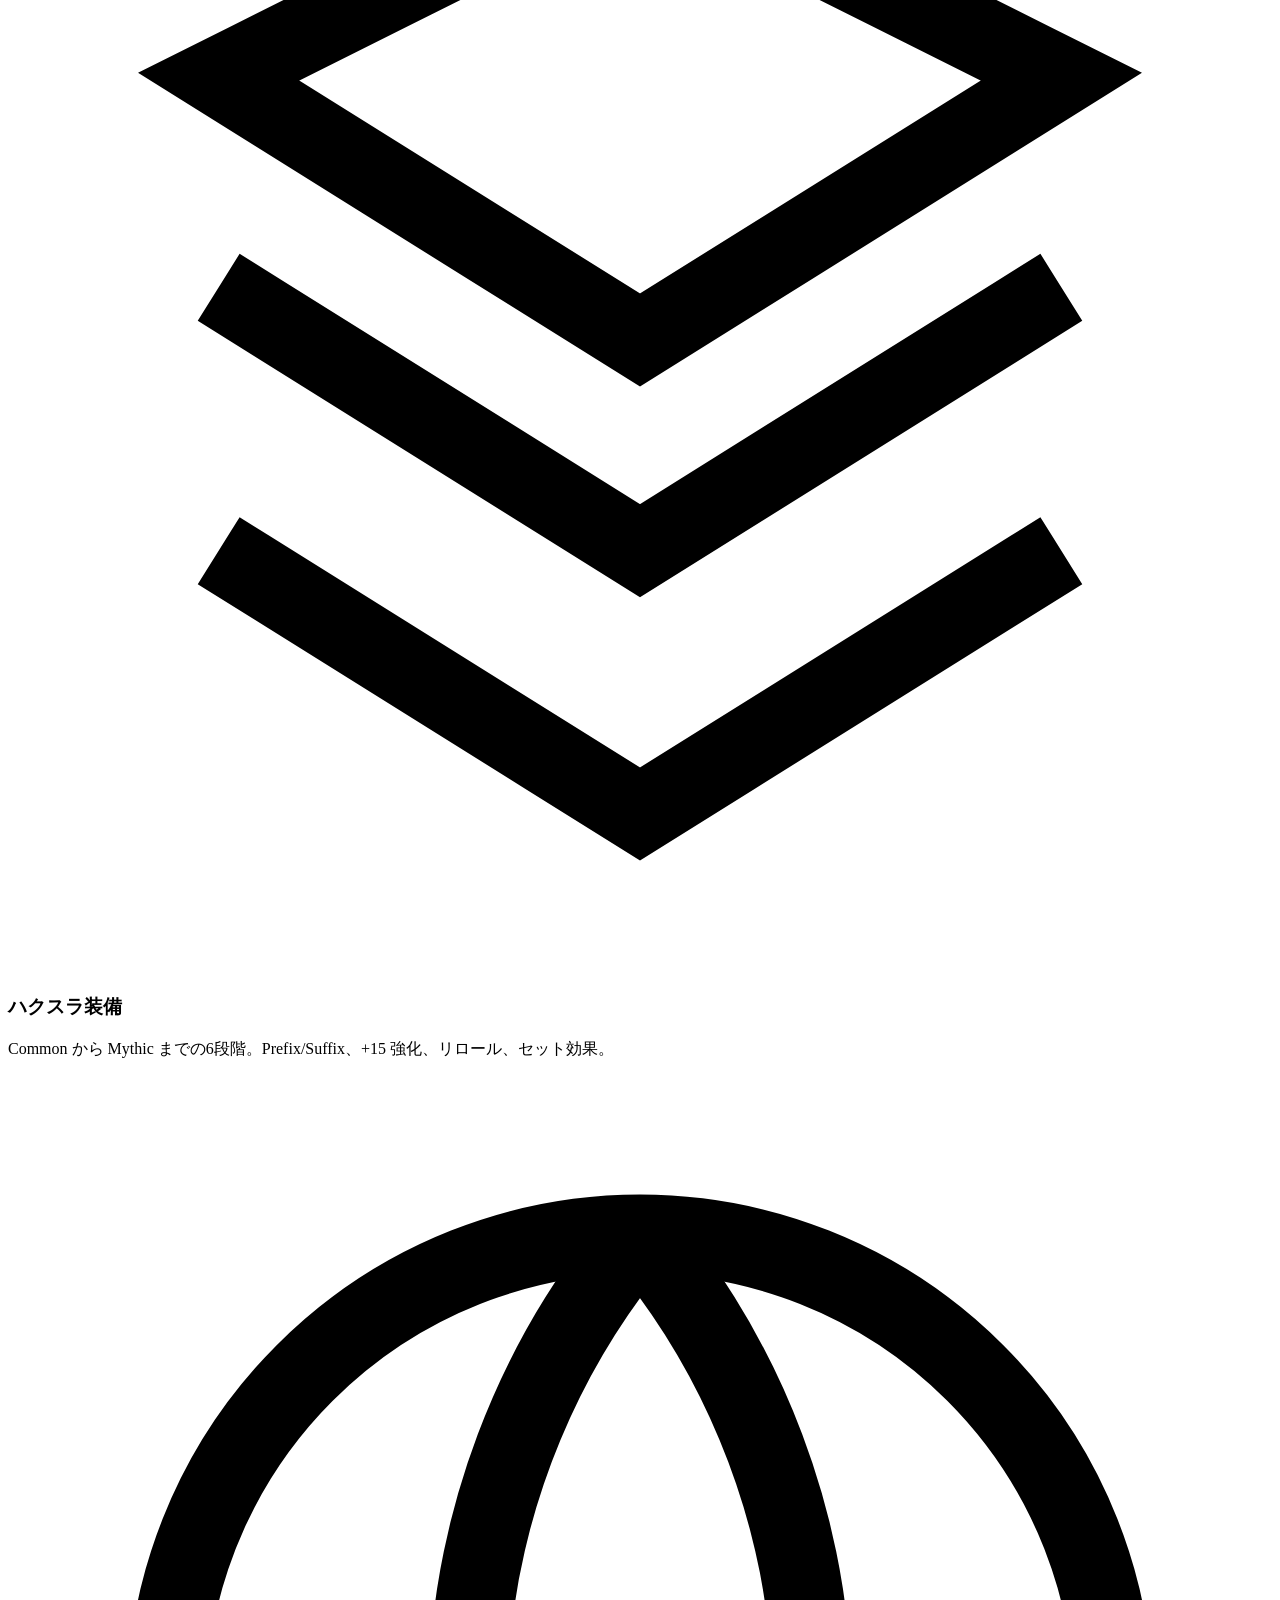
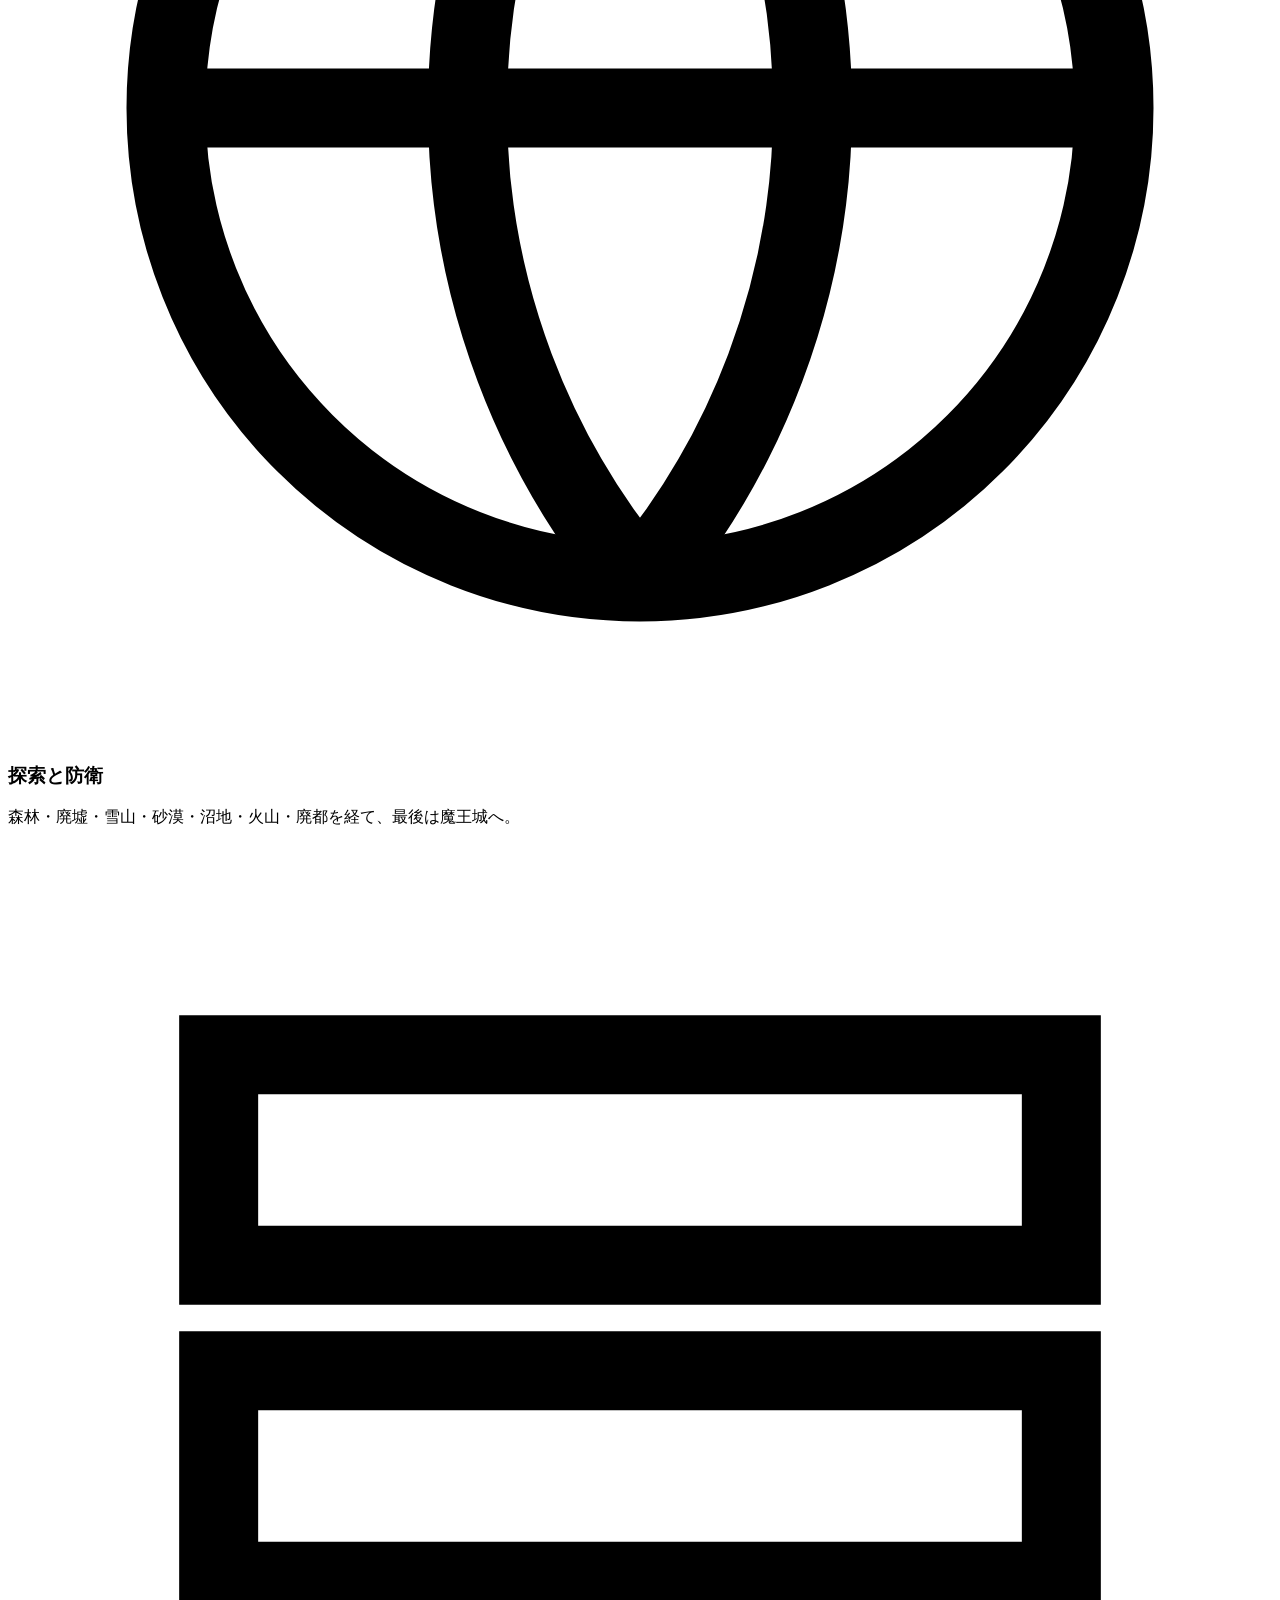
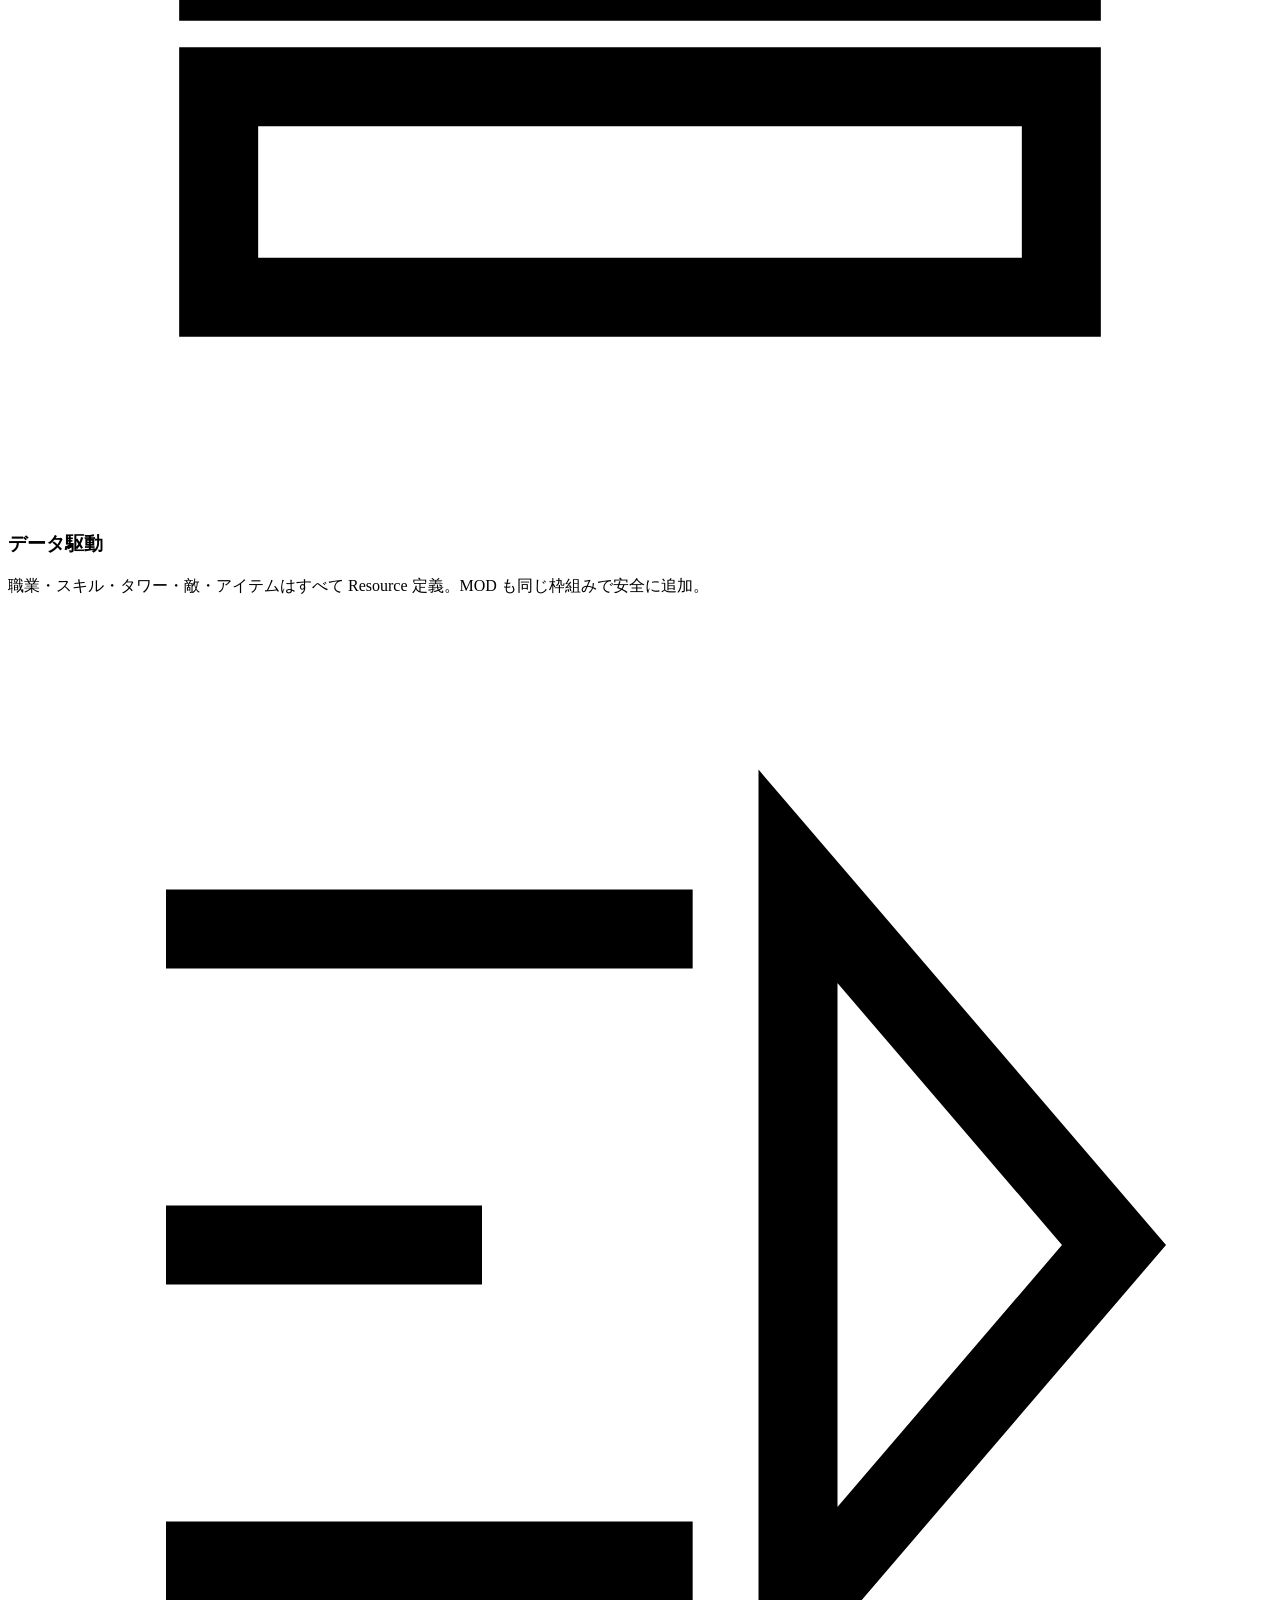
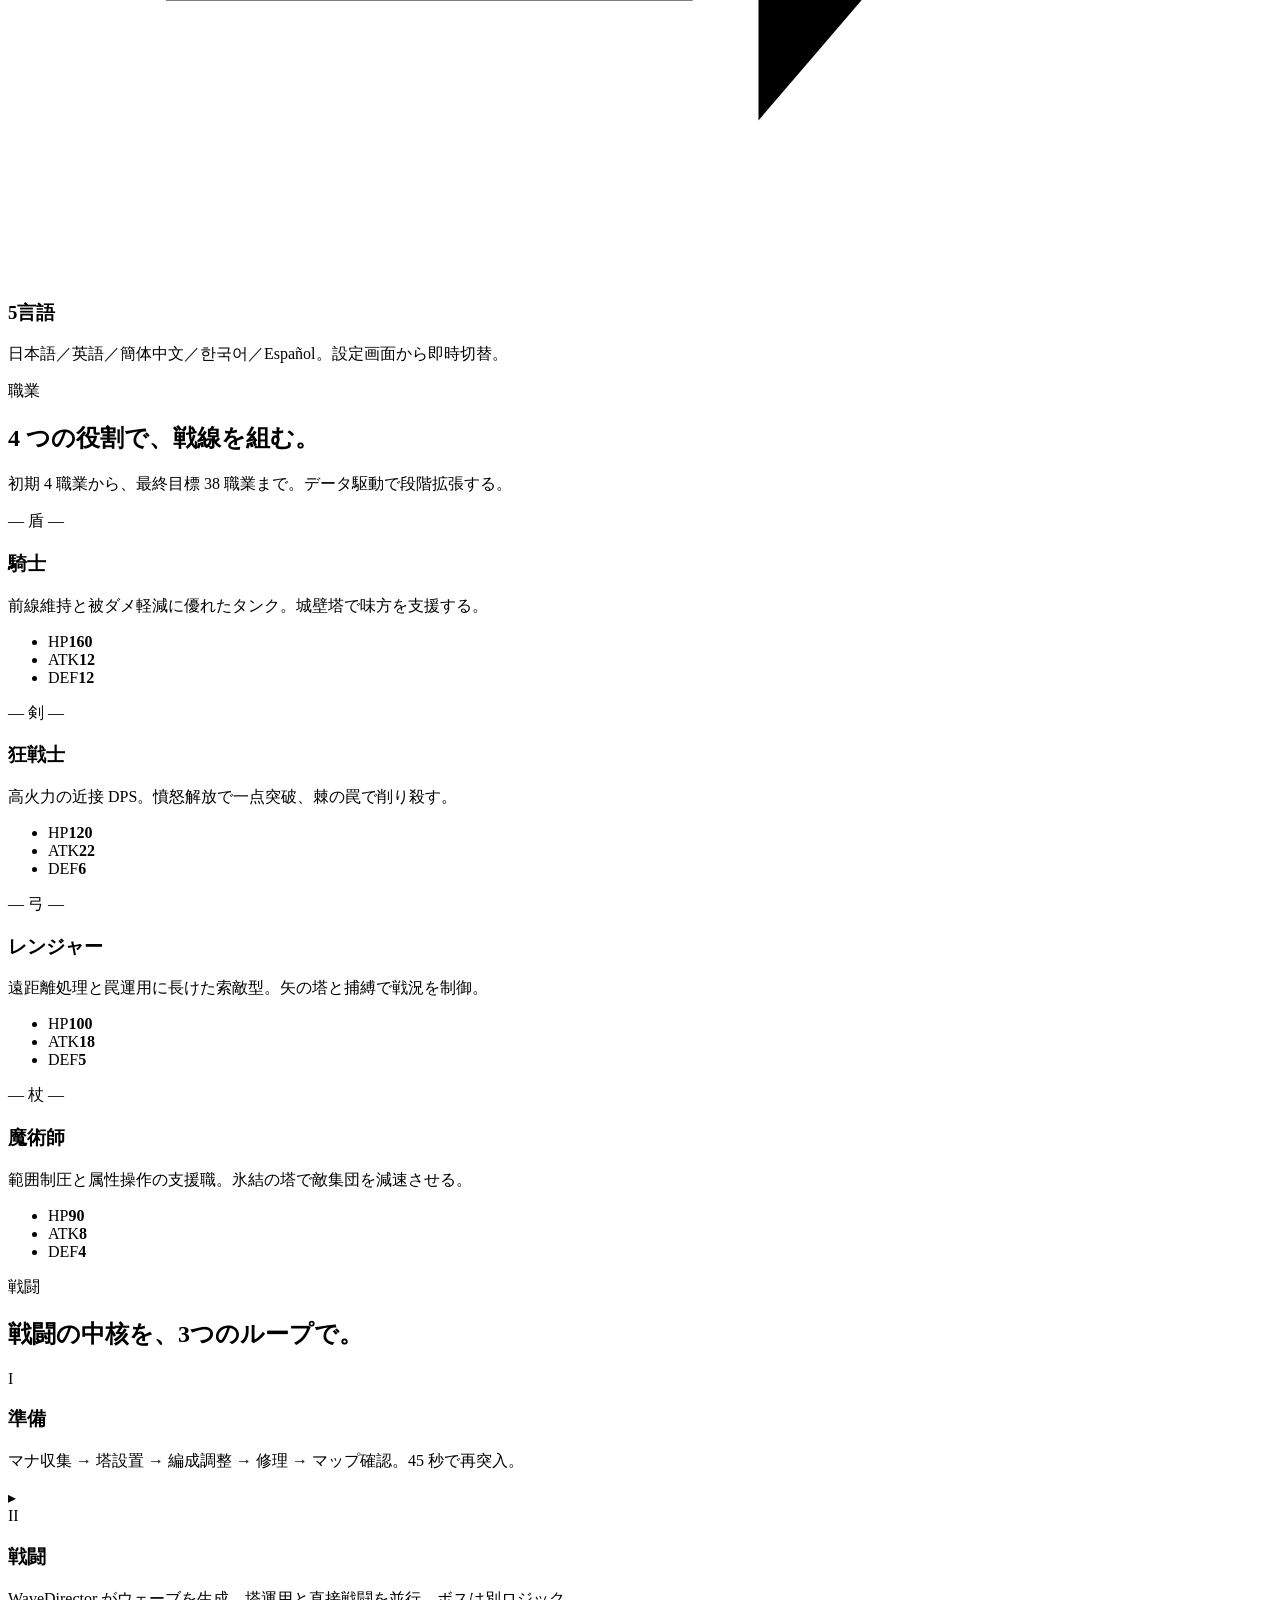
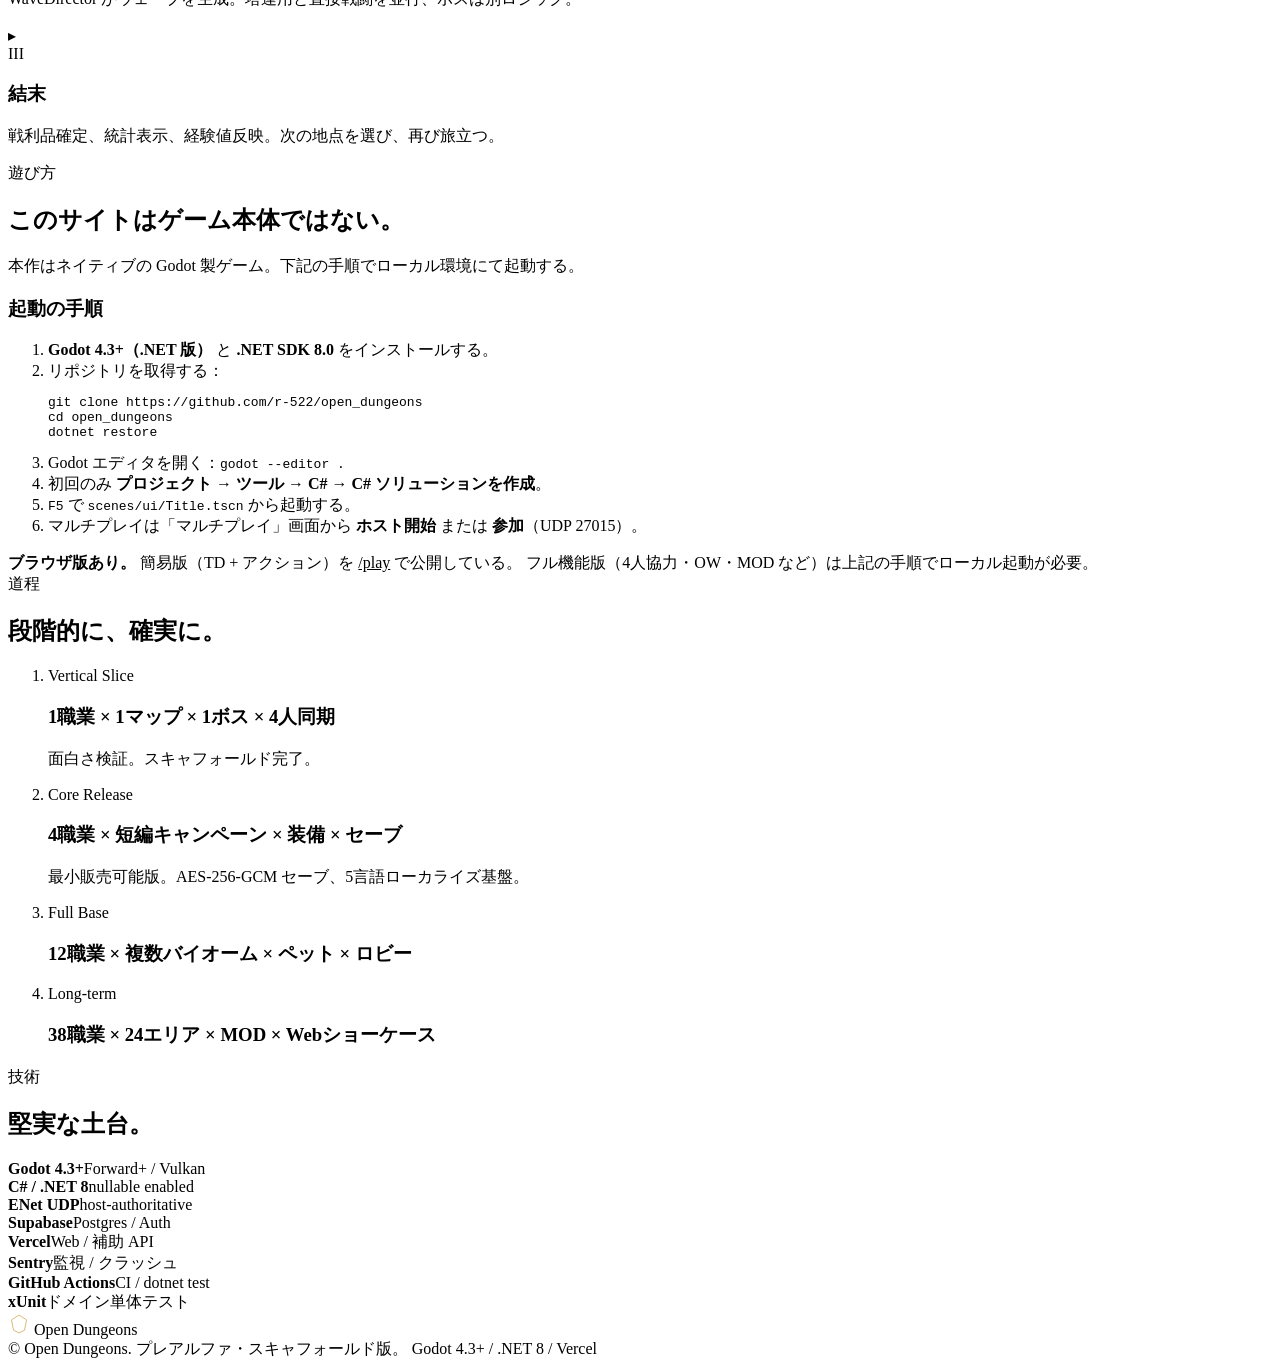
==== commit b17f7b35: "ブラウザで遊べるゲーム本体を実装(/play) + ランディングから動線追加 - public/play.html, play.css, play.js: 単一ファイルのCanvasゲーム本体   -" ====
--- a/public/index.html
+++ b/public/index.html
@@ -47,7 +47,8 @@
     最大4人の協力 PvE で、魔王城の最深層まで。
   </p>
   <div class="hero-cta">
-    <a class="btn btn-primary" href="#play">遊び方を見る</a>
+    <a class="btn btn-primary" href="/play">ブラウザで遊ぶ</a>
+    <a class="btn btn-ghost" href="#play">起動方法</a>
     <a class="btn btn-ghost" href="https://github.com/r-522/open_dungeons" target="_blank" rel="noopener">ソースコード</a>
   </div>
 
@@ -201,7 +202,8 @@
       <li>マルチプレイは「マルチプレイ」画面から <b>ホスト開始</b> または <b>参加</b>（UDP 27015）。</li>
     </ol>
     <div class="howto-note">
-      <b>注意。</b> このサイト（Vercel 配信）はマーケティング用の静的ページであり、ブラウザ内でゲームを起動することはできない。Web ビルドは設計書§4.2 の通り長期スコープに置かれている。
+      <b>ブラウザ版あり。</b> 簡易版（TD + アクション）を <a href="/play" style="color:var(--gold-soft);text-decoration:underline">/play</a> で公開している。
+      フル機能版（4人協力・OW・MOD など）は上記の手順でローカル起動が必要。
     </div>
   </div>
 </section>
